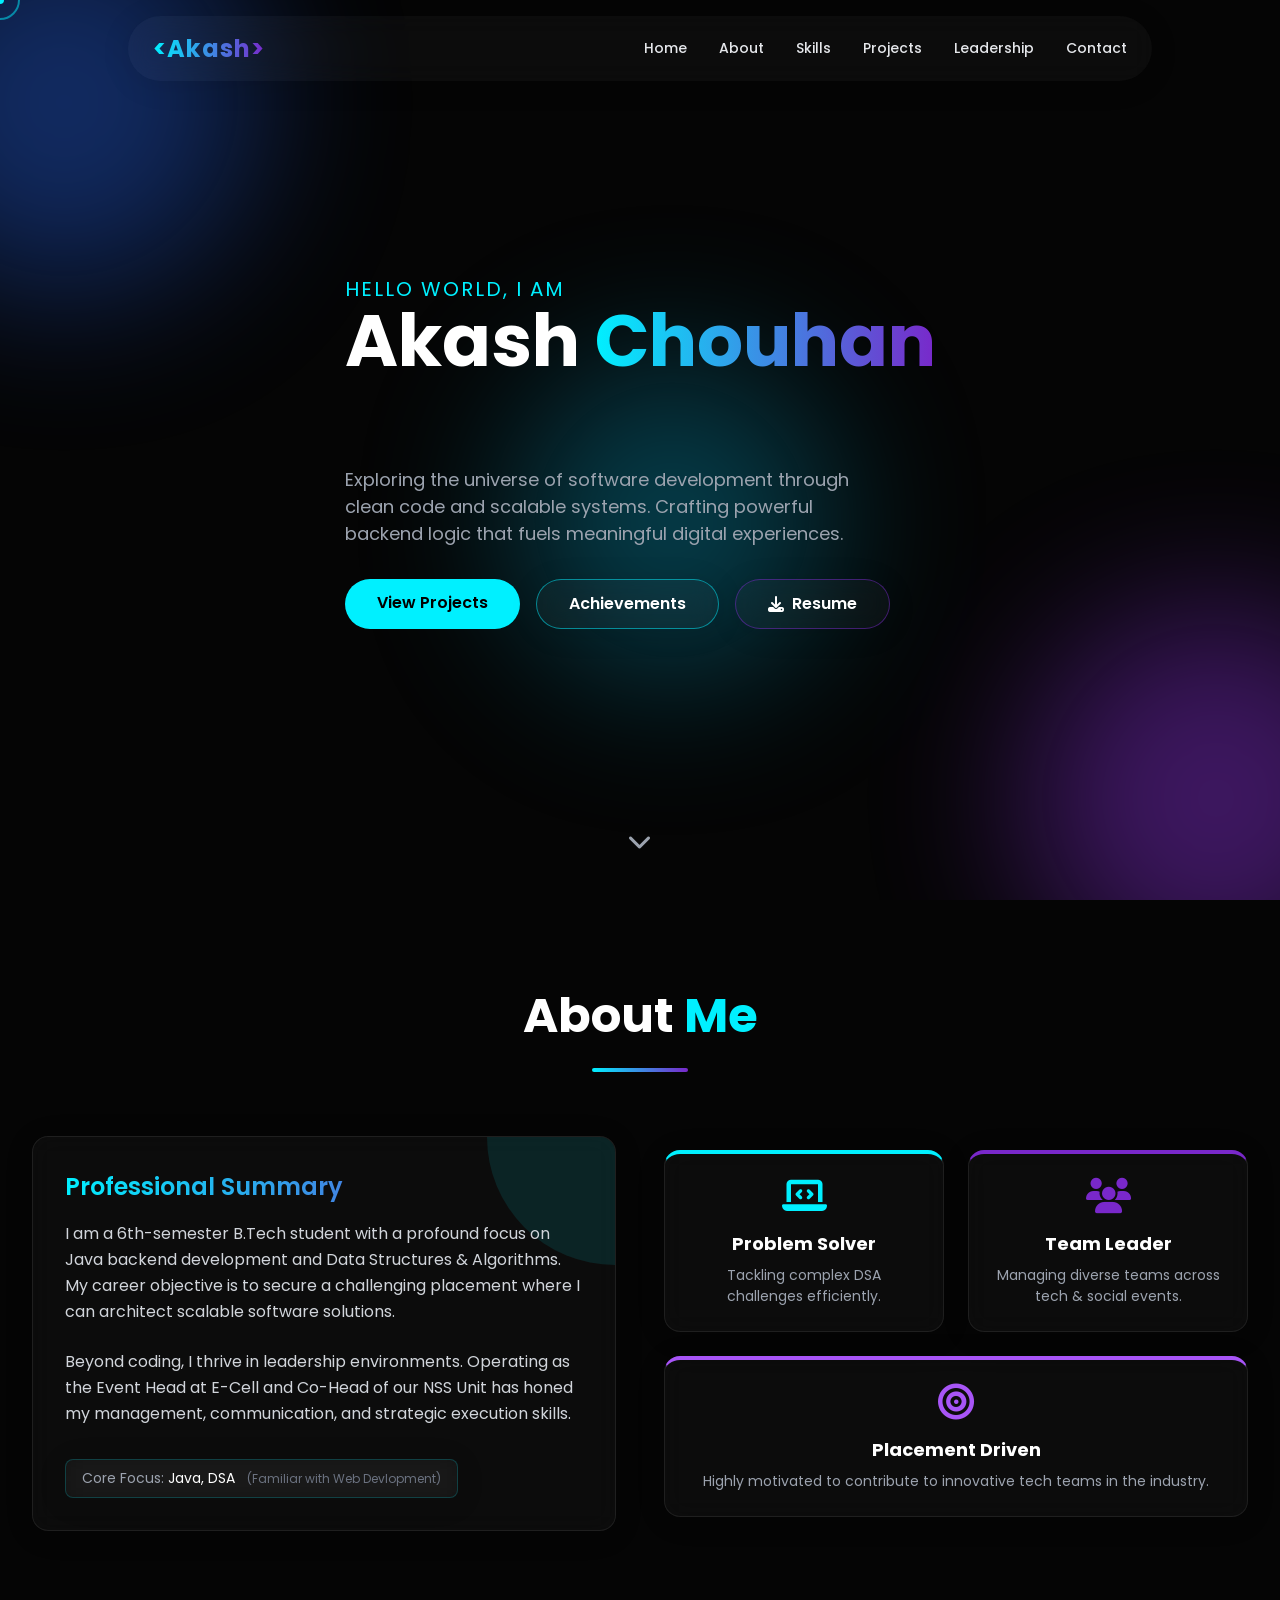
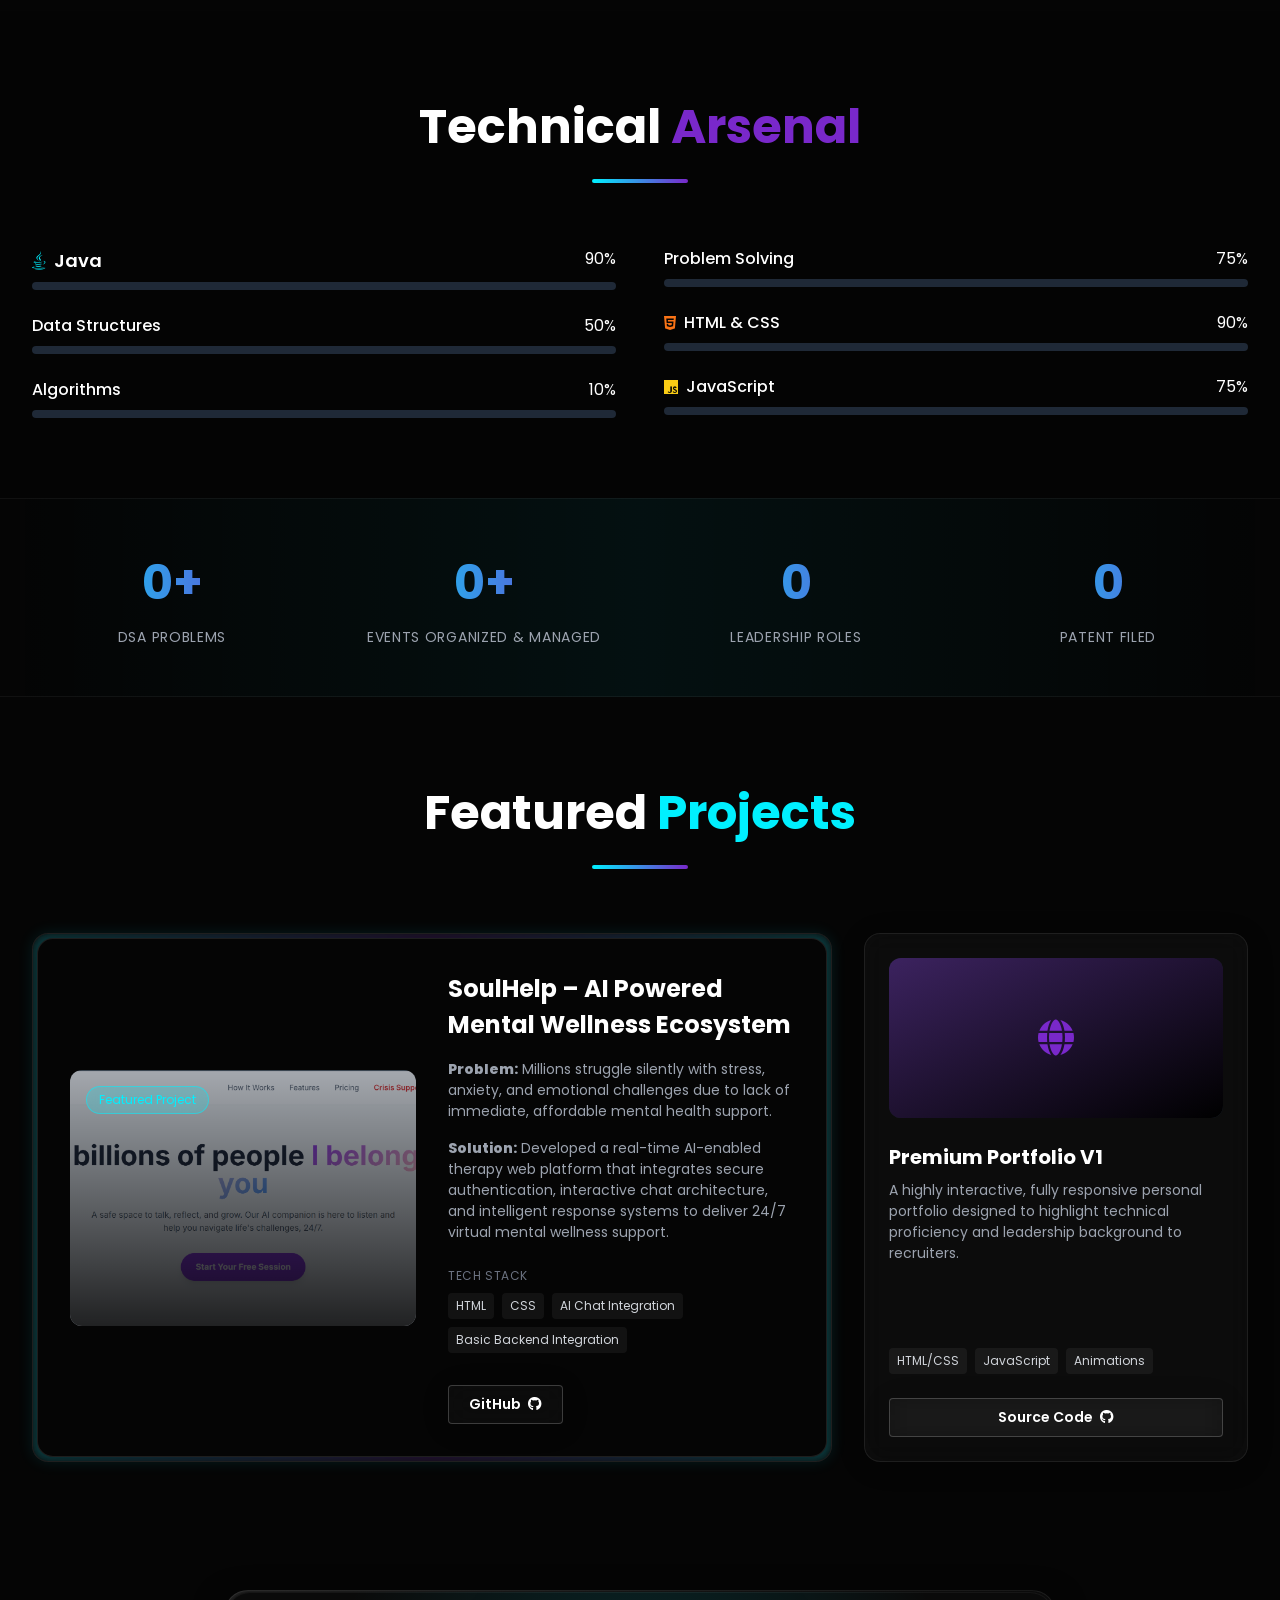
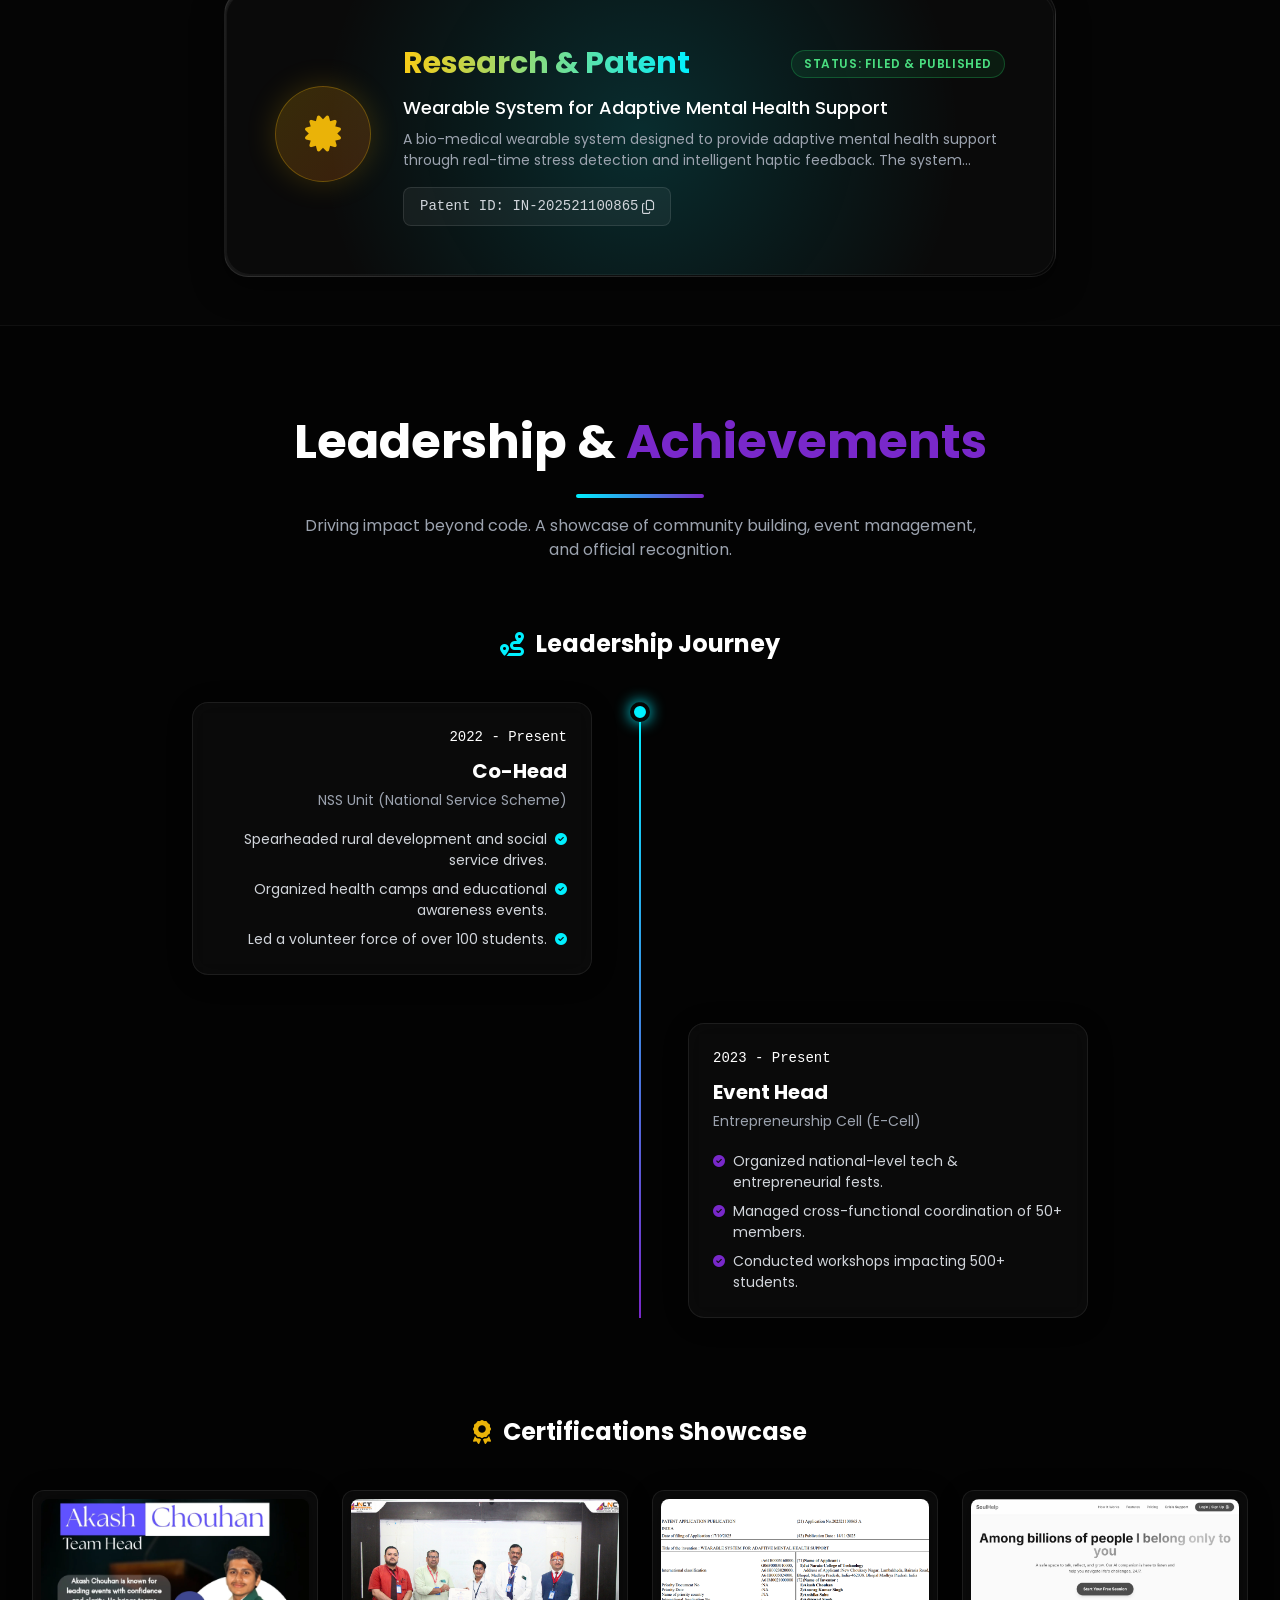
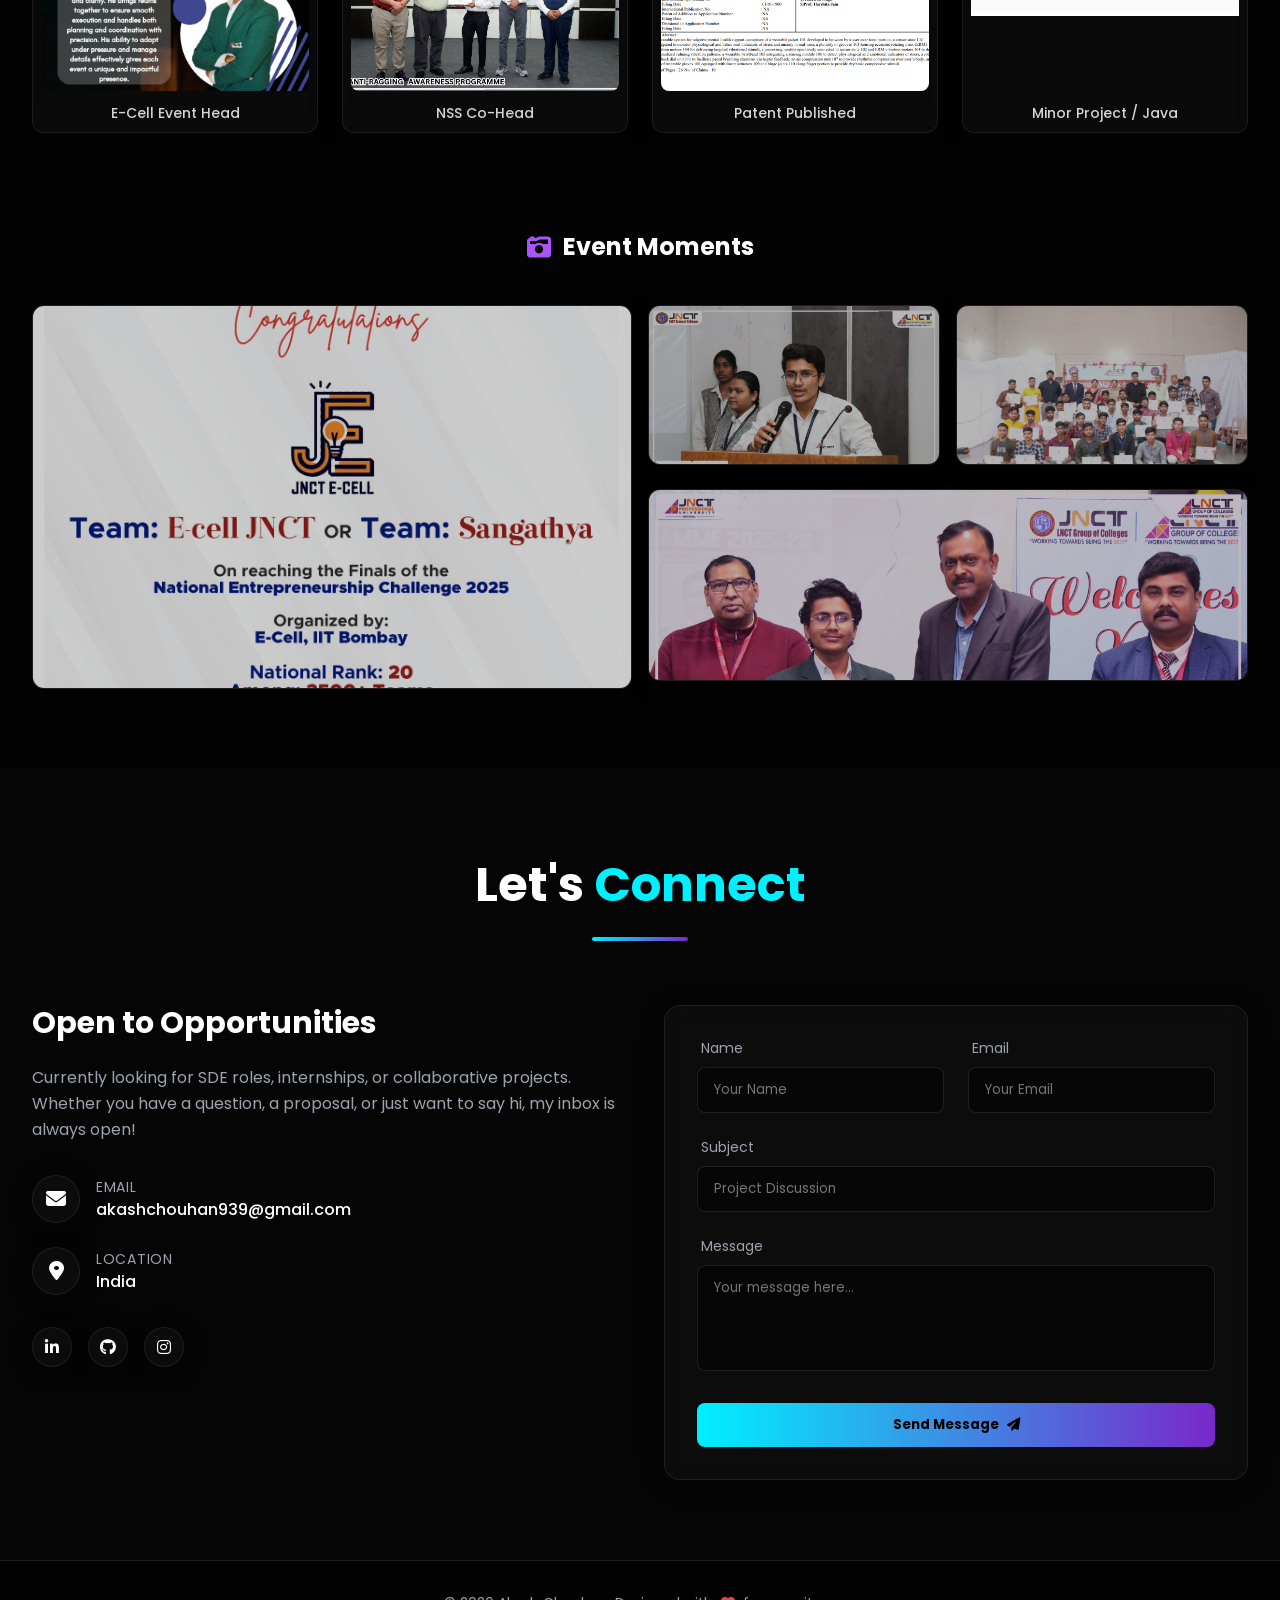
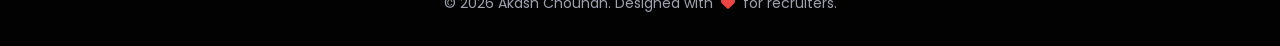
==== index4.html @ e222fab2 "First Commit" ====
<!DOCTYPE html>
<html lang="en">

<head>
    <meta charset="UTF-8">
    <meta name="viewport" content="width=device-width, initial-scale=1.0">
    <meta name="description"
        content="Akash Chouhan - Aspiring Software Developer, Java Developer, and DSA Enthusiast. View my projects, leadership experience, and patent.">
    <meta name="keywords" content="Akash Chouhan, Java Developer, Software Developer, Portfolio, DSA, Web Development">
    <title>Akash Chouhan</title>

    <!-- Google Fonts -->
    <link href="https://fonts.googleapis.com/css2?family=Poppins:wght@300;400;500;600;700;800&display=swap"
        rel="stylesheet">

    <!-- AOS Animation CSS -->
    <link href="https://unpkg.com/aos@2.3.1/dist/aos.css" rel="stylesheet">

    <!-- FontAwesome -->

    <link rel="stylesheet" href="https://cdnjs.cloudflare.com/ajax/libs/font-awesome/6.4.0/css/all.min.css">
    <style>
        /* =========================================
           1. BASE RESET & VARIABLES
           ========================================= */
        :root {
            --bg-color: #050505;
            --text-color: #ffffff;
            --primary: #00f0ff;
            --secondary: #7928ca;
            --card-bg: rgba(255, 255, 255, 0.03);
            --card-border: rgba(255, 255, 255, 0.08);
            --primary-glow: rgba(0, 240, 255, 0.4);
        }

        *,
        ::before,
        ::after {
            box-sizing: border-box;
            border-width: 0;
            border-style: solid;
        }

        html {
            scroll-behavior: smooth;
            line-height: 1.5;
            font-family: 'Poppins', sans-serif;
            overflow-x: hidden;
            width: 100%;
            /* Added to lock width */
        }

        body {
            background-color: var(--bg-color);
            color: var(--text-color);
            margin: 0;
            position: relative;
            cursor: none;
            transition: background-color 0.5s ease, color 0.5s ease;
            overflow-x: hidden;
            /* THE CRITICAL FIX: Hides off-screen animations */
            width: 100%;
            /* Locks body strictly to screen size */
        }

        /* Prevent background scrolling when mobile menu is active */
        /* Completely freezes the background on all mobile devices */
        body.no-scroll {
            overflow: hidden !important;
            touch-action: none; /* Disables touch dragging on the background */
        }

        a {
            color: inherit;
            text-decoration: none;
        }

        h1,
        h2,
        h3,
        h4,
        h5,
        h6 {
            font-size: inherit;
            font-weight: inherit;
            margin: 0;
        }

        p {
            margin: 0;
        }

        ul {
            list-style: none;
            margin: 0;
            padding: 0;
        }

        button,
        input,
        textarea {
            font-family: inherit;
            margin: 0;
            padding: 0;
            background: transparent;
            border: 0;
            outline: none;
        }

        img {
            max-width: 100%;
            height: auto;
            display: block;
        }

        /* =========================================
           2. REUSABLE UTILITIES
           ========================================= */
        .text-primary {
            color: var(--primary);
        }

        .text-secondary {
            color: var(--secondary);
        }

        .text-gradient {
            background: linear-gradient(to right, var(--primary), var(--secondary));
            -webkit-background-clip: text;
            -webkit-text-fill-color: transparent;
        }

        .container {
            max-width: 80rem;
            /* max-w-7xl */
            margin-left: auto;
            margin-right: auto;
            padding-left: 1rem;
            padding-right: 1rem;
            /* px-4 */
        }

        @media (min-width: 640px) {
            .container {
                padding-left: 1.5rem;
                padding-right: 1.5rem;
            }
        }

        @media (min-width: 1024px) {
            .container {
                padding-left: 2rem;
                padding-right: 2rem;
            }
        }

        .glass {
            background: var(--card-bg);
            backdrop-filter: blur(12px);
            -webkit-backdrop-filter: blur(12px);
            border: 1px solid var(--card-border);
            box-shadow: 0 4px 30px rgba(0, 0, 0, 0.1);
        }

        .glass-hover {
            transition: all 0.3s ease;
        }

        .glass-hover:hover {
            border-color: rgba(0, 240, 255, 0.5);
            box-shadow: 0 0 20px var(--primary-glow);
            transform: translateY(-5px);
        }

        .hidden {
            display: none !important;
        }

        /* Custom Scrollbar */
        ::-webkit-scrollbar {
            width: 8px;
        }

        ::-webkit-scrollbar-track {
            background: var(--bg-color);
        }

        ::-webkit-scrollbar-thumb {
            background: #333;
            border-radius: 4px;
        }

        ::-webkit-scrollbar-thumb:hover {
            background: var(--primary);
        }

        /* =========================================
           3. LOADER & CURSOR & BG
           ========================================= */
        #loader {
            position: fixed;
            inset: 0;
            background: var(--bg-color);
            z-index: 9999;
            display: flex;
            justify-content: center;
            align-items: center;
            transition: opacity 0.5s ease;
        }

        .loader-ring {
            width: 80px;
            height: 80px;
            border: 4px solid transparent;
            border-top-color: var(--primary);
            border-right-color: var(--secondary);
            border-radius: 50%;
            animation: spin 1s linear infinite;
        }

        .cursor-dot,
        .cursor-outline {
            position: fixed;
            top: 0;
            left: 0;
            transform: translate(-50%, -50%);
            border-radius: 50%;
            z-index: 9999;
            pointer-events: none;
            display: none;
        }

        .cursor-dot {
            width: 8px;
            height: 8px;
            background-color: var(--primary);
        }

        .cursor-outline {
            width: 40px;
            height: 40px;
            border: 2px solid rgba(0, 240, 255, 0.5);
            transition: width 0.2s, height 0.2s, background-color 0.2s;
        }

        .cursor-hover {
            width: 60px;
            height: 60px;
            background-color: rgba(0, 240, 255, 0.1);
            border-color: transparent;
        }

        @media (min-width: 768px) {

            .cursor-dot,
            .cursor-outline {
                display: block;
            }
        }

        .bg-shapes {
            position: fixed;
            inset: 0;
            overflow: hidden;
            z-index: -1;
            pointer-events: none;
        }

        .shape {
            position: absolute;
            filter: blur(80px);
            opacity: 0.4;
            border-radius: 50%;
        }

        .shape-blue {
            background-color: #2563eb;
            width: 24rem;
            height: 24rem;
            top: -10%;
            left: -10%;
            animation: blob 7s infinite;
        }

        .shape-purple {
            background-color: #9333ea;
            width: 24rem;
            height: 24rem;
            bottom: -10%;
            right: -10%;
            animation: blob 7s infinite 2s;
        }

        .shape-cyan {
            background-color: #0891b2;
            width: 20rem;
            height: 20rem;
            top: 40%;
            left: 40%;
            animation: blob 7s infinite 4s;
        }

        /* =========================================
           4. NAVBAR
           ========================================= */
        .navbar {
            position: fixed;
            top: 1rem;
            left: 50%;
            transform: translateX(-50%);
            width: 95%;
            max-width: 64rem;
            z-index: 50;
            transition: all 0.3s;
            border-radius: 9999px;
            padding: 0.75rem 1rem;
            border: 1px solid transparent;
        }

        @media (min-width: 768px) {
            .navbar {
                padding: 0.85rem 1.5rem;
                /* Original spacious padding for desktop */
            }
        }

        .navbar.nav-scrolled {
            padding-top: 0.5rem;
            padding-bottom: 0.5rem;
        }

        .nav-inner {
            display: flex;
            /* items-center; */
            justify-content: space-between;
            align-items: center;
        }

        .nav-brand-wrap {
            flex-shrink: 0;
        }

        .nav-brand {
            font-size: 1.5rem;
            font-weight: 700;
            letter-spacing: 0.05em;
        }

        .nav-links-desktop {
            display: none;
        }

        @media (min-width: 768px) {
            .nav-links-desktop {
                display: block;
            }
        }

        .nav-links-list {
            display: flex;
            align-items: center;
            gap: 2rem;
        }

        .nav-link {
            font-size: 0.875rem;
            font-weight: 500;
            color: #e5e7eb;
            transition: color 0.3s;
        }

        .nav-link:hover {
            color: var(--primary);
            text-shadow: 0 0 10px rgba(0, 240, 255, 0.7);
        }

        .nav-mobile-toggle {
            display: flex;
            align-items: center;
            gap: 1rem;
        }

        @media (min-width: 768px) {
            .nav-mobile-toggle {
                display: none;
            }
        }

        .mobile-btn {
            color: #d1d5db;
            transition: color 0.3s;
            cursor: pointer;
            font-size: 1.5rem;
        }

        .mobile-btn:hover {
            color: #ffffff;
        }

        .nav-mobile-menu {
            position: absolute;
            top: 100%;
            left: 0;
            margin-top: 0.5rem;
            width: 100%;
            border-radius: 1.5rem;
            overflow: hidden;
            /* Premium Dark Glassmorphism */
            background: rgba(10, 10, 10, 0.65);
            /* Semi-transparent dark base */
            backdrop-filter: blur(25px) saturate(200%);
            /* Heavy blur to smudge the text behind it */
            -webkit-backdrop-filter: blur(25px) saturate(200%);
            /* Safari support */
            border: 1px solid rgba(255, 255, 255, 0.1);
            /* Subtle glowing edge */
            box-shadow: 0 10px 30px rgba(0, 0, 0, 0.5);
        }

        .nav-mobile-inner {
            padding: 1.5rem 1rem;
            /* Added more vertical breathing room */
            display: flex;
            flex-direction: column;
            gap: 1rem;
            /* Increased spacing between individual links */
            text-align: center;
        }

        .nav-mobile-link {
            display: block;
            padding: 0.75rem 1rem;
            /* Larger touch targets for thumbs */
            border-radius: 0.5rem;
            font-size: 1.125rem;
            /* Slightly larger text for readability */
            font-weight: 500;
            color: #d1d5db;
            transition: all 0.3s ease;
        }

        .nav-mobile-link:hover,
        .nav-mobile-link:active {
            background-color: rgba(0, 240, 255, 0.1);
            color: var(--primary);
        }

        /* =========================================
           5. HERO SECTION
           ========================================= */
        .hero-section {
            min-height: 100vh;
            display: flex;
            align-items: center;
            justify-content: center;
            padding-top: 5.2rem;
            position: relative;
            overflow: hidden;
            padding-bottom: 5rem;
        }

        /* Mobile Fix: Push the content up instead of vertically centering it */
        @media (max-width: 767px) {
            .hero-section {
                align-items: flex-start;
                padding-top: 7rem;
                /* Perfectly balances the space below the navbar */
                min-height: 85vh;
                /* Prevents the section from stretching unnecessarily long */
            }
        }

        /* Mobile Fix: Hug the content naturally and hide the scroll arrow */
        @media (max-width: 767px) {
            .hero-section {
                align-items: flex-start;
                padding-top: 7rem;
                /* Pushes text safely below navbar */
                padding-bottom: 3rem;
                /* Removes bottom fat */
                min-height: auto;
                /* Stops forcing a massive height */
            }

            .scroll-indicator {
                display: none;
                /* Hides the bouncing arrow on phones */
            }
        }

        .hero-inner {
            position: relative;
            z-index: 10;
            text-align: center;
            display: flex;
            flex-direction: column;
            align-items: center;
            gap: 3rem;
        }

        @media (min-width: 768px) {
            .hero-inner {
                text-align: left;
                flex-direction: row;
            }
        }

        .hero-canvas {
            position: absolute;
            top: 0;
            left: 0;
            width: 100%;
            height: 100%;
            z-index: 1;
            /* Keeps it behind your hero-inner text (which is z-index: 10) */
            pointer-events: none;
            /* Lets clicks pass through to your buttons */
        }

        .hero-text {
            flex: 1;
        }

        .hero-subtitle {
            color: var(--primary);
            font-size: 1.125rem;
            letter-spacing: 0.1em;
            margin-bottom: -0.5rem;
        }

        @media (min-width: 768px) {
            .hero-subtitle {
                font-size: 1.25rem;
            }
        }

        .hero-title {
            font-size: 2.25rem;
            font-weight: 700;
            margin-bottom: 1rem;
            line-height: 1.25;
        }

        @media (min-width: 768px) {
            .hero-title {
                font-size: 4.5rem;
            }
        }

        .hero-typed-box {
            font-size: 1.5rem;
            font-weight: 500;
            margin-bottom: 1.5rem;
            height: 2.5rem;
            color: #d1d5db;
        }

        @media (min-width: 768px) {
            .hero-typed-box {
                font-size: 1.875rem;
            }
        }

        .hero-desc {
            color: #9ca3af;
            max-width: 32rem;
            margin: 0 auto 2rem;
            font-size: 1.125rem;
        }

        @media (min-width: 768px) {
            .hero-desc {
                margin-left: 0;
                margin-right: 0;
            }
        }

        .hero-btn-group {
            display: flex;
            flex-wrap: wrap;
            justify-content: center;
            gap: 1rem;
        }

        @media (min-width: 768px) {
            .hero-btn-group {
                justify-content: flex-start;
            }
        }

        .btn-primary-solid {
            padding: 0.75rem 2rem;
            border-radius: 9999px;
            background-color: var(--primary);
            color: #000;
            font-weight: 600;
            transition: all 0.3s;
            display: inline-block;
            transform: translateY(0);
        }

        .btn-primary-solid:hover {
            background-color: #fff;
            box-shadow: 0 0 20px rgba(0, 240, 255, 0.6);
            transform: translateY(-0.25rem);
        }

        .btn-outline {
            padding: 0.75rem 2rem;
            border-radius: 9999px;
            border: 1px solid rgba(0, 240, 255, 0.5);
            color: #fff;
            font-weight: 600;
            transition: all 0.3s;
            display: inline-block;
            transform: translateY(0);
        }

        .btn-outline:hover {
            background-color: rgba(0, 240, 255, 0.1);
            transform: translateY(-0.25rem);
        }

        .btn-outline-purple {
            border-color: rgba(121, 40, 202, 0.5);
            display: flex;
            align-items: center;
            gap: 0.5rem;
        }

        .btn-outline-purple:hover {
            background-color: rgba(121, 40, 202, 0.1);
        }

        .hero-visual {
            flex: 1;
            display: none;
            justify-content: center;
        }

        @media (min-width: 768px) {
            .hero-visual {
                display: flex;
            }
        }

        .scroll-indicator {
            position: absolute;
            bottom: 2.5rem;
            left: 50%;
            transform: translateX(-50%);
            color: #9ca3af;
            transition: color 0.3s;
            animation: bounce 1s infinite;
            font-size: 1.5rem;
            z-index: 20;
        }

        .scroll-indicator:hover {
            color: var(--primary);
        }

        /* =========================================
           6. SECTIONS COMMON
           ========================================= */
        .section-padding {
            padding-top: 5rem;
            padding-bottom: 5rem;
            position: relative;
            z-index: 10;
        }

        /* Mobile Fix: Shrink the massive gaps between sections */
        @media (max-width: 768px) {
            .section-padding {
                padding-top: 3rem;
                padding-bottom: 3rem;
            }
        }

        .section-header {
            text-align: center;
            margin-bottom: 4rem;
        }

        .section-title {
            font-size: 2.25rem;
            font-weight: 700;
            margin-bottom: 1rem;
        }

        @media (min-width: 768px) {
            .section-title {
                font-size: 3rem;
            }
        }

        .title-underline {
            width: 6rem;
            height: 0.25rem;
            /* Expanded gradient to allow for smooth sliding */
            background: linear-gradient(to right, var(--primary), var(--secondary), var(--primary));
            background-size: 200% auto;
            background-position: left center;
            margin: 0 auto;
            border-radius: 9999px;
            transition: background-position 0.5s ease, width 0.4s ease;
        }

        /* Shifts the gradient and expands the line when hovering over the header */
        .section-header:hover .title-underline {
            background-position: right center;
            width: 9rem;
        }

        /* =========================================
           7. ABOUT
           ========================================= */
        .about-grid {
            display: grid;
            grid-template-columns: 1fr;
            gap: 3rem;
            align-items: center;
        }

        @media (min-width: 768px) {
            .about-grid {
                grid-template-columns: repeat(2, 1fr);
            }
        }

        .about-card {
            padding: 2rem;
            border-radius: 1rem;
            position: relative;
            overflow: hidden;
        }

        .about-decor {
            position: absolute;
            top: 0;
            right: 0;
            width: 8rem;
            height: 8rem;
            background-color: rgba(0, 240, 255, 0.1);
            border-bottom-left-radius: 9999px;
            z-index: -1;
            transition: transform 0.5s;
        }

        .about-card:hover .about-decor {
            transform: scale(1.5);
        }

        .about-h3 {
            font-size: 1.5rem;
            font-weight: 600;
            margin-bottom: 1rem;
        }

        .about-p {
            color: #d1d5db;
            margin-bottom: 1.5rem;
            line-height: 1.625;
        }

        .about-tag {
            display: inline-block;
            margin-top: 1rem;
            padding: 0.5rem 1rem;
            border-radius: 0.5rem;
            border: 1px solid rgba(0, 240, 255, 0.2);
            font-size: 0.875rem;
        }

        .about-tag-label {
            color: #9ca3af;
        }

        .about-tag-highlight {
            color: #ffffff;
            font-weight: 500;
        }

        .about-tag-light {
            color: #6b7280;
            font-size: 0.75rem;
            margin-left: 0.5rem;
        }

        .features-grid {
            display: grid;
            grid-template-columns: 1fr;
            /* Stack vertically on mobile */
            gap: 1.5rem;
        }

        @media (min-width: 640px) {
            .features-grid {
                grid-template-columns: repeat(2, 1fr);
                /* 2 columns on tablet/desktop */
            }
        }

        .feature-box {
            padding: 1.5rem;
            border-radius: 1rem;
            text-align: center;
            border-top: 4px solid;
        }

        .fb-primary {
            border-top-color: var(--primary);
        }

        .fb-secondary {
            border-top-color: var(--secondary);
        }

        .fb-purple {
            border-top-color: #a855f7;
            grid-column: span 1;
            /* Prevents breaking the 1-column mobile layout */
        }

        @media (min-width: 640px) {
            .fb-purple {
                grid-column: span 2;
                /* Spans across 2 columns on larger screens */
            }
        }

        .fb-icon {
            font-size: 2.25rem;
            margin-bottom: 1rem;
        }

        .fb-title {
            font-weight: 700;
            font-size: 1.125rem;
            margin-bottom: 0.5rem;
        }

        .fb-desc {
            font-size: 0.875rem;
            color: #9ca3af;
        }

        /* =========================================
           8. SKILLS
           ========================================= */
        .bg-overlay-dark {
            background-color: rgba(0, 0, 0, 0.2);
        }

        .skills-grid {
            display: grid;
            grid-template-columns: 1fr;
            gap: 3rem;
        }

        @media (min-width: 768px) {
            .skills-grid {
                grid-template-columns: repeat(2, 1fr);
            }
        }

        .skill-col {
            display: flex;
            flex-direction: column;
            gap: 1.5rem;
        }

        .skill-header {
            display: flex;
            justify-content: space-between;
            margin-bottom: 0.5rem;
        }

        .skill-name {
            font-weight: 600;
            font-size: 1.125rem;
            display: flex;
            align-items: center;
            gap: 0.5rem;
        }

        .skill-name-sm {
            font-weight: 500;
            display: flex;
            align-items: center;
            gap: 0.5rem;
        }

        .skill-bg {
            height: 0.5rem;
            width: 100%;
            background-color: #1f2937;
            border-radius: 9999px;
            overflow: hidden;
        }

        .skill-progress {
            width: 0;
            height: 100%;
            border-radius: 9999px;
            transition: width 1.5s cubic-bezier(0.1, 0.5, 0.1, 1);
        }

        .prog-gradient {
            background: linear-gradient(to right, #22d3ee, #2563eb);
            box-shadow: 0 0 10px var(--primary);
        }

        .prog-primary {
            background-color: rgba(0, 240, 255, 0.8);
        }

        .prog-secondary {
            background-color: rgba(121, 40, 202, 0.8);
        }

        /* =========================================
           9. COUNTERS
           ========================================= */
        .counter-section {
            padding: 3rem 0;
            border-top: 1px solid rgba(255, 255, 255, 0.05);
            border-bottom: 1px solid rgba(255, 255, 255, 0.05);
            background: linear-gradient(to right, transparent, rgba(0, 240, 255, 0.05), transparent);
            position: relative;
            z-index: 10;
        }

        .counter-grid {
            display: grid;
            grid-template-columns: repeat(2, 1fr);
            gap: 2rem;
            text-align: center;
        }

        @media (min-width: 768px) {
            .counter-grid {
                grid-template-columns: repeat(4, 1fr);
            }
        }

        .counter-num {
            font-size: 2.25rem;
            font-weight: 700;
            margin-bottom: 0.5rem;
        }

        @media (min-width: 768px) {
            .counter-num {
                font-size: 3rem;
            }
        }

        .counter-label {
            font-size: 0.875rem;
            color: #9ca3af;
            letter-spacing: 0.05em;
            text-transform: uppercase;
        }

        /* =========================================
           10. PROJECTS
           ========================================= */
        .projects-grid {
            display: grid;
            grid-template-columns: 1fr;
            gap: 2rem;
        }

        @media (min-width: 1024px) {
            .projects-grid {
                grid-template-columns: repeat(12, 1fr);
            }
        }

        .proj-main {
            grid-column: span 1;
            padding: 0.25rem;
            border-radius: 1rem;
            box-shadow: 0 0 15px rgba(0, 240, 255, 0.1);
            position: relative;
            overflow: hidden;
        }

        @media (min-width: 1024px) {
            .proj-main {
                grid-column: span 8;
            }
        }

        .proj-glow {
            position: absolute;
            inset: 0;
            background: linear-gradient(to right, var(--primary), var(--secondary), var(--primary));
            border-radius: 1rem;
            opacity: 0.2;
            filter: blur(4px);
            transition: opacity 0.5s;
        }

        .proj-main:hover .proj-glow {
            opacity: 0.4;
        }

        .proj-inner {
            position: relative;
            background-color: var(--bg-color);
            height: 100%;
            border-radius: 1rem;
            padding: 1.5rem;
            display: flex;
            flex-direction: column;
            gap: 2rem;
            align-items: center;
            border: 1px solid rgba(255, 255, 255, 0.1);
        }

        @media (min-width: 640px) {
            .proj-inner {
                padding: 2rem;
            }
        }

        @media (min-width: 768px) {
            .proj-inner {
                flex-direction: row;
            }
        }

        .proj-img-wrap {
            flex: 1;
            width: 100%;
        }

        .proj-img-box {
            background-color: #1f2937;
            height: 12rem;
            border-radius: 0.75rem;
            display: flex;
            align-items: center;
            justify-content: center;
            overflow: hidden;
            position: relative;
        }

        @media (min-width: 640px) {
            .proj-img-box {
                height: 16rem;
            }
        }

        .proj-img {
            width: 100%;
            height: 100%;
            object-fit: cover;
            opacity: 0.6;
            transition: all 0.5s;
        }

        .proj-main:hover .proj-img {
            opacity: 1;
            transform: scale(1.05);
        }

        .proj-img-overlay {
            position: absolute;
            inset: 0;
            background: linear-gradient(to top, rgba(0, 0, 0, 0.8), transparent);
        }

        .proj-badge {
            position: absolute;
            top: 1rem;
            left: 1rem;
            background-color: rgba(0, 240, 255, 0.2);
            color: var(--primary);
            border: 1px solid rgba(0, 240, 255, 0.5);
            font-size: 0.75rem;
            padding: 0.25rem 0.75rem;
            border-radius: 9999px;
            backdrop-filter: blur(12px);
        }

        .proj-content {
            flex: 1;
            display: flex;
            flex-direction: column;
            gap: 1rem;
        }

        .proj-title {
            font-size: 1.5rem;
            font-weight: 700;
            color: #ffffff;
        }

        .proj-desc {
            font-size: 0.875rem;
            color: #9ca3af;
        }

        .proj-tech-title {
            font-size: 0.75rem;
            color: #6b7280;
            text-transform: uppercase;
            letter-spacing: 0.05em;
            margin-bottom: 0.5rem;
        }

        .proj-tags {
            display: flex;
            flex-wrap: wrap;
            gap: 0.5rem;
        }

        .proj-tag {
            padding: 0.25rem 0.5rem;
            background-color: rgba(255, 255, 255, 0.05);
            border-radius: 0.25rem;
            font-size: 0.75rem;
            color: #d1d5db;
        }

        .proj-links {
            display: flex;
            gap: 1rem;
            padding-top: 1rem;
            margin-top: auto;
        }

        .btn-proj-primary {
            padding: 0.5rem 1.25rem;
            background-color: var(--primary);
            color: #000;
            font-size: 0.875rem;
            font-weight: 600;
            border-radius: 0.25rem;
            transition: background-color 0.3s;
        }

        .btn-proj-primary:hover {
            background-color: #ffffff;
        }

        .btn-proj-secondary {
            padding: 0.5rem 1.25rem;
            border: 1px solid rgba(255, 255, 255, 0.2);
            color: #ffffff;
            font-size: 0.875rem;
            font-weight: 600;
            border-radius: 0.25rem;
            transition: background-color 0.3s;
        }

        .btn-proj-secondary:hover {
            background-color: rgba(255, 255, 255, 0.1);
        }

        .proj-sec {
            grid-column: span 1;
            padding: 1.5rem;
            border-radius: 1rem;
            display: flex;
            flex-direction: column;
            height: 100%;
        }

        @media (min-width: 1024px) {
            .proj-sec {
                grid-column: span 4;
            }
        }

        .proj-sec-img {
            background-color: #1f2937;
            height: 10rem;
            border-radius: 0.75rem;
            margin-bottom: 1.5rem;
            overflow: hidden;
            position: relative;
        }

        .proj-sec-overlay {
            position: absolute;
            inset: 0;
            background: linear-gradient(to bottom right, rgba(88, 28, 135, 0.5), #000);
            display: flex;
            align-items: center;
            justify-content: center;
        }

        .proj-sec-title {
            font-size: 1.25rem;
            font-weight: 700;
            margin-bottom: 0.5rem;
        }

        .proj-sec-desc {
            font-size: 0.875rem;
            color: #9ca3af;
            margin-bottom: 1rem;
            flex-grow: 1;
        }

        .btn-proj-full {
            width: 100%;
            text-align: center;
            padding: 0.5rem 1rem;
            border: 1px solid rgba(255, 255, 255, 0.2);
            font-size: 0.875rem;
            font-weight: 600;
            border-radius: 0.25rem;
            transition: background-color 0.3s;
            display: block;
        }

        .btn-proj-full:hover {
            background-color: rgba(255, 255, 255, 0.1);
        }

        /* =========================================
           11. PATENT (Premium Interactive 3D)
           ========================================= */
        .patent-container {
            max-width: 56rem;
            margin: 0 auto;
            padding: 0 1rem;
            perspective: 1500px;
            /* Essential for the 3D depth */
        }

        @media (min-width: 640px) {
            .patent-container {
                padding: 0 1.5rem;
            }
        }

        @media (min-width: 1024px) {
            .patent-container {
                padding: 0 2rem;
            }
        }

        .patent-wrap {
            padding: 1px;
            border-radius: 1.5rem;
            position: relative;
            background: linear-gradient(135deg, rgba(255, 255, 255, 0.1), rgba(255, 255, 255, 0));
            box-shadow: 0 10px 30px rgba(0, 0, 0, 0.5);
        }

        .patent-glow {
            display: none;
        }

        /* Fallback hide if HTML tag remains */

        .patent-inner {
            position: relative;
            background-color: #0a0a0a;
            border-radius: 1.5rem;
            padding: 2rem;
            text-align: center;
            display: flex;
            flex-direction: column;
            align-items: center;
            gap: 2rem;
            border: 1px solid rgba(255, 255, 255, 0.05);
            transform-style: preserve-3d;

            /* Spotlight and 3D variables updated dynamically by JavaScript */
            background: radial-gradient(800px circle at var(--mouse-x, 50%) var(--mouse-y, 50%),
                    rgba(0, 240, 255, 0.15),
                    transparent 40%), #0a0a0a;
            transform: rotateX(var(--rot-x, 0deg)) rotateY(var(--rot-y, 0deg));
            will-change: transform;
        }

        @media (min-width: 640px) {
            .patent-inner {
                padding: 3rem;
                text-align: left;
                flex-direction: row;
            }
        }

        /* Elements pop out in 3D */
        .patent-icon {
            width: 6rem;
            height: 6rem;
            border-radius: 50%;
            background: linear-gradient(to bottom right, rgba(234, 179, 8, 0.2), rgba(249, 115, 22, 0.2));
            display: flex;
            align-items: center;
            justify-content: center;
            flex-shrink: 0;
            border: 1px solid rgba(234, 179, 8, 0.3);
            box-shadow: 0 0 30px rgba(234, 179, 8, 0.2);
            font-size: 2.25rem;
            color: #eab308;
            transform: translateZ(40px);
            /* Pushes icon forward */
            transition: transform 0.3s;
        }

        .patent-wrap:hover .patent-icon {
            transform: translateZ(60px) scale(1.1);
            box-shadow: 0 0 50px rgba(234, 179, 8, 0.4);
        }

        .patent-info {
            flex: 1;
            transform: translateZ(20px);
            /* Pushes text forward */
        }

        .patent-head {
            display: flex;
            flex-direction: column;
            gap: 1rem;
            margin-bottom: 0.5rem;
        }

        @media (min-width: 640px) {
            .patent-head {
                flex-direction: row;
                align-items: center;
                justify-content: space-between;
            }
        }

        .patent-title {
            font-size: 1.5rem;
            font-weight: 700;
            background: linear-gradient(to right, #facc15, var(--primary));
            -webkit-background-clip: text;
            -webkit-text-fill-color: transparent;
        }

        @media (min-width: 768px) {
            .patent-title {
                font-size: 1.875rem;
            }
        }

        .patent-status {
            display: inline-block;
            padding: 0.25rem 0.75rem;
            background-color: rgba(34, 197, 94, 0.1);
            color: #4ade80;
            border: 1px solid rgba(34, 197, 94, 0.3);
            border-radius: 9999px;
            font-size: 0.75rem;
            font-weight: 600;
            letter-spacing: 0.05em;
            text-transform: uppercase;
        }

        .patent-sub {
            font-size: 1.125rem;
            font-weight: 500;
            color: #ffffff;
            margin-bottom: 0.5rem;
        }

        .patent-desc {
            font-size: 0.875rem;
            color: #9ca3af;
            margin-bottom: 1rem;
            display: -webkit-box;
            -webkit-line-clamp: 2;
            -webkit-box-orient: vertical;
            overflow: hidden;
        }

        /* Interactive Copy Button */
        .patent-id {
            font-size: 0.875rem;
            color: #d1d5db;
            font-family: monospace;
            background-color: rgba(255, 255, 255, 0.05);
            display: inline-flex;
            align-items: center;
            padding: 0.5rem 1rem;
            border-radius: 0.5rem;
            cursor: pointer;
            border: 1px solid rgba(255, 255, 255, 0.1);
            transition: all 0.2s ease;
        }

        .patent-id:hover {
            color: #000;
            background-color: var(--primary);
            border-color: var(--primary);
            transform: translateY(-2px);
        }

        /* =========================================
           12. LEADERSHIP & ACHIEVEMENTS
           ========================================= */
        .bg-overlay-30 {
            background-color: rgba(0, 0, 0, 0.3);
        }

        .border-top-subtle {
            border-top: 1px solid rgba(255, 255, 255, 0.05);
        }

        .section-desc {
            margin-top: 1rem;
            color: #9ca3af;
            max-width: 42rem;
            margin-left: auto;
            margin-right: auto;
        }

        .mb-24 {
            margin-bottom: 6rem;
        }

        .sub-title {
            font-size: 1.5rem;
            font-weight: 700;
            margin-bottom: 2.5rem;
            text-align: center;
            display: flex;
            align-items: center;
            justify-content: center;
            gap: 0.75rem;
        }

        @media (min-width: 768px) {
            .sub-title-md-left {
                text-align: left;
                justify-content: flex-start;
            }
        }

        /* Timeline */
        .timeline-wrapper {
            position: relative;
            padding-left: 2.5rem;
            max-width: 56rem;
            margin: 0 auto;
            display: flex;
            flex-direction: column;
            gap: 3rem;
        }

        @media (min-width: 768px) {
            .timeline-wrapper {
                padding-left: 0;
                margin: 0 auto;
                /* This forces the timeline block to center on desktop */
            }
        }

        .timeline-line::before {
            content: '';
            position: absolute;
            top: 0;
            bottom: 0;
            left: 15px;
            width: 2px;
            background: linear-gradient(to bottom, var(--primary), var(--secondary));
        }

        @media (min-width: 768px) {
            .timeline-line::before {
                left: 50%;
                transform: translateX(-50%);
            }
        }

        .time-item {
            position: relative;
        }

        @media (min-width: 768px) {
            .time-item {
                width: 50%;
                padding-right: 3rem;
                text-align: right;
            }
        }

        .time-item-right {
            position: relative;
        }

        @media (min-width: 768px) {
            .time-item-right {
                width: 50%;
                margin-left: auto;
                padding-left: 3rem;
            }
        }


        .time-card {
            padding: 1.5rem;
            border-radius: 1rem;
            position: relative;
        }

        .time-date {
            font-family: monospace;
            font-size: 0.875rem;
            margin-bottom: 0.5rem;
            display: block;
        }

        .time-role {
            font-size: 1.25rem;
            font-weight: 700;
            color: #ffffff;
            margin-bottom: 0.25rem;
        }

        .time-org {
            color: #9ca3af;
            font-size: 0.875rem;
            margin-bottom: 1rem;
        }

        .time-list {
            font-size: 0.875rem;
            color: #d1d5db;
            display: inline-flex;
            flex-direction: column;
            gap: 0.5rem;
            text-align: left;
        }

        @media (min-width: 768px) {
            .time-list-right {
                text-align: right;
            }
        }

        .time-list-item {
            display: flex;
            align-items: flex-start;
            gap: 0.5rem;
        }

        @media (min-width: 768px) {
            .time-list-item-right {
                flex-direction: row-reverse;
            }
        }

        .time-icon {
            font-size: 0.75rem;
            margin-top: 0.25rem;
        }

        /* Certificates */
        .certs-grid {
            display: grid;
            grid-template-columns: 1fr;
            gap: 1.5rem;
        }

        @media (min-width: 640px) {
            .certs-grid {
                grid-template-columns: repeat(2, 1fr);
            }
        }

        @media (min-width: 768px) {
            .certs-grid {
                grid-template-columns: repeat(4, 1fr);
            }
        }

        .cert-box {
            padding: 0.5rem;
            border-radius: 0.75rem;
            cursor: pointer;
        }

        .cert-img-wrap {
            overflow: hidden;
            border-radius: 0.5rem;
            position: relative;
            height: 12rem;
        }

        .cert-img {
            width: 100%;
            height: 100%;
            object-fit: cover;
            transition: transform 0.5s;
        }

        .cert-img-gray {
            filter: grayscale(100%);
            transition: filter 0.5s, transform 0.5s;
        }

        .cert-box:hover .cert-img {
            transform: scale(1.1);
        }

        .cert-box:hover .cert-img-gray {
            transform: scale(1.1);
            filter: grayscale(0%);
        }

        .cert-overlay {
            position: absolute;
            inset: 0;
            background-color: rgba(0, 0, 0, 0.5);
            opacity: 0;
            transition: opacity 0.3s;
            display: flex;
            align-items: center;
            justify-content: center;
        }

        .cert-box:hover .cert-overlay {
            opacity: 1;
        }

        .cert-overlay-patent {
            border: 1px solid rgba(234, 179, 8, 0.5);
            border-radius: 0.5rem;
            box-shadow: inset 0 0 20px rgba(234, 179, 8, 0.3);
        }

        .cert-title {
            text-align: center;
            font-size: 0.875rem;
            font-weight: 500;
            margin-top: 0.75rem;
            color: #d1d5db;
            transition: color 0.3s;
        }

        .cert-box:hover .cert-title.primary {
            color: var(--primary);
        }

        .cert-box:hover .cert-title.yellow {
            color: #facc15;
        }

        /* Gallery */
        .gallery-grid {
            display: grid;
            grid-template-columns: repeat(2, 1fr);
            gap: 1rem;
        }

        @media (min-width: 768px) {
            .gallery-grid {
                grid-template-columns: repeat(4, 1fr);
            }
        }

        .gal-item {
            border-radius: 0.75rem;
            overflow: hidden;
            cursor: pointer;
            position: relative;
        }

        .gal-large {
            grid-column: span 2;
            grid-row: span 2;
            height: 24rem;
        }

        .gal-small {
            height: 10rem;
        }

        .gal-col2 {
            grid-column: span 2;
            height: 12rem;
        }

        .gal-img {
            width: 100%;
            height: 100%;
            object-fit: cover;
            transition: transform 0.7s;
            opacity: 0.8;
        }

        .gal-img-fast {
            transition-duration: 0.5s;
            opacity: 0.7;
        }

        .gal-item:hover .gal-img,
        .gal-item:hover .gal-img-fast {
            transform: scale(1.05);
            opacity: 1;
        }

        .gal-item:hover .gal-img-fast {
            transform: scale(1.1);
        }

        .gal-overlay {
            position: absolute;
            inset: 0;
            background: linear-gradient(to top, rgba(0, 0, 0, 0.8), transparent, transparent);
            opacity: 0;
            transition: opacity 0.3s;
            display: flex;
            align-items: flex-end;
            padding: 1.5rem;
        }

        .gal-item:hover .gal-overlay {
            opacity: 1;
        }

        .gal-text {
            color: #ffffff;
            font-weight: 500;
            font-size: 1.125rem;
            border-left: 2px solid var(--primary);
            padding-left: 0.75rem;
        }

        .gal-mix {
            position: absolute;
            inset: 0;
            background-color: rgba(121, 40, 202, 0.2);
            mix-blend-mode: overlay;
            transition: opacity 0.3s;
        }

        .gal-item:hover .gal-mix {
            opacity: 0;
        }

        /* =========================================
           13. CONTACT
           ========================================= */
        .contact-grid {
            display: grid;
            grid-template-columns: 1fr;
            gap: 3rem;
        }

        @media (min-width: 768px) {
            .contact-grid {
                grid-template-columns: repeat(2, 1fr);
            }
        }

        .contact-head {
            font-size: 1.875rem;
            font-weight: 700;
            margin-bottom: 1.5rem;
            color: #ffffff;
            line-height: 1.2;
        }

        .contact-desc {
            color: #9ca3af;
            margin-bottom: 2rem;
            line-height: 1.625;
        }

        .contact-methods {
            display: flex;
            flex-direction: column;
            gap: 1.5rem;
            margin-bottom: 2rem;
        }

        .contact-method {
            display: flex;
            align-items: center;
            gap: 1rem;
        }

        .contact-icon {
            width: 3rem;
            height: 3rem;
            border-radius: 50%;
            display: flex;
            align-items: center;
            justify-content: center;
            transition: background-color 0.3s, color 0.3s;
        }

        .contact-method:hover .contact-icon.primary {
            background-color: var(--primary);
            color: #000;
        }

        .contact-method:hover .contact-icon.secondary {
            background-color: var(--secondary);
            color: #fff;
        }

        .contact-label {
            font-size: 0.875rem;
            color: #9ca3af;
            text-transform: uppercase;
            letter-spacing: 0.05em;
        }

        .contact-val {
            color: #ffffff;
            font-weight: 500;
            transition: color 0.3s;
        }

        .contact-val:hover {
            color: var(--primary);
        }

        .socials {
            display: flex;
            gap: 1rem;
        }

        .social-link {
            width: 2.5rem;
            height: 2.5rem;
            border-radius: 50%;
            display: flex;
            align-items: center;
            justify-content: center;
            color: #ffffff;
            transition: all 0.3s;
            transform: translateY(0);
        }

        .social-link:hover {
            transform: translateY(-0.25rem);
        }

        .sl-in:hover {
            color: var(--primary);
            border-color: var(--primary);
            box-shadow: 0 0 15px rgba(0, 240, 255, 0.5);
        }

        .sl-gh:hover {
            color: #ffffff;
            border-color: #ffffff;
            box-shadow: 0 0 15px rgba(255, 255, 255, 0.5);
        }

        .sl-ig:hover {
            color: #E1306C;
            border-color: #E1306C;
            box-shadow: 0 0 15px rgba(225, 48, 108, 0.5);
        }

        .contact-form-box {
            padding: 2rem;
            border-radius: 1rem;
            position: relative;
        }

        .contact-form {
            display: flex;
            flex-direction: column;
            gap: 1.5rem;
        }

        .form-row {
            display: grid;
            grid-template-columns: 1fr;
            gap: 1.5rem;
        }

        @media (min-width: 768px) {
            .form-row {
                grid-template-columns: repeat(2, 1fr);
            }
        }

        .form-group {
            display: flex;
            flex-direction: column;
            gap: 0.5rem;
        }

        .form-label {
            font-size: 0.875rem;
            color: #9ca3af;
            padding-left: 0.25rem;
        }

        .form-input {
            width: 100%;
            background-color: rgba(0, 0, 0, 0.5);
            border: 1px solid rgba(255, 255, 255, 0.1);
            border-radius: 0.5rem;
            padding: 0.75rem 1rem;
            color: #ffffff;
            transition: border-color 0.3s, box-shadow 0.3s;
        }

        .form-input-p:focus {
            border-color: var(--primary);
            box-shadow: 0 0 0 1px var(--primary);
        }

        .form-input-s:focus {
            border-color: var(--secondary);
            box-shadow: 0 0 0 1px var(--secondary);
        }

        .form-textarea {
            resize: none;
        }

        .btn-submit {
            width: 100%;
            padding: 0.75rem 0;
            background: linear-gradient(to right, var(--primary), var(--secondary));
            color: #000;
            font-weight: 700;
            border-radius: 0.5rem;
            transition: opacity 0.3s;
            display: flex;
            justify-content: center;
            align-items: center;
            gap: 0.5rem;
            cursor: pointer;
        }

        .btn-submit:hover {
            opacity: 0.9;
        }

        .form-msg {
            display: none;
            color: #4ade80;
            font-size: 0.875rem;
            text-align: center;
            margin-top: 1rem;
        }

        /* =========================================
           14. FOOTER
           ========================================= */
        .footer {
            border-top: 1px solid rgba(255, 255, 255, 0.1);
            background-color: rgba(0, 0, 0, 0.5);
            padding: 2rem 0;
            position: relative;
            z-index: 10;
            text-align: center;
        }

        .footer-text {
            color: #9ca3af;
            font-size: 0.875rem;
            padding: 0 1rem;
        }

        .footer-heart {
            color: #ef4444;
            margin: 0 0.25rem;
            animation: pulse 2s cubic-bezier(0.4, 0, 0.6, 1) infinite;
        }

        @keyframes pulse {

            0%,
            100% {
                opacity: 1;
            }

            50% {
                opacity: 0.5;
            }
        }

        /* =========================================
           15. MODALS & SCROLL BTN
           ========================================= */
        .scroll-top {
            position: fixed;
            bottom: 2rem;
            right: 2rem;
            width: 3rem;
            height: 3rem;
            border-radius: 50%;
            display: flex;
            align-items: center;
            justify-content: center;
            color: var(--primary);
            opacity: 0;
            pointer-events: none;
            transition: all 0.3s;
            z-index: 50;
            cursor: pointer;
        }

        .scroll-top:hover {
            background-color: var(--primary);
            color: #000;
            box-shadow: 0 0 20px rgba(0, 240, 255, 0.6);
        }

        .scroll-top-visible {
            opacity: 1;
            pointer-events: auto;
        }

        .lightbox {
            position: fixed;
            inset: 0;
            z-index: 100;
            background-color: rgba(0, 0, 0, 0.95);
            backdrop-filter: blur(12px);
            -webkit-backdrop-filter: blur(12px);
            display: none;
            align-items: center;
            justify-content: center;
            opacity: 0;
            transition: opacity 0.3s;
            cursor: zoom-out;
        }

        .lightbox.active {
            display: flex;
        }

        .lightbox-close {
            position: absolute;
            top: 1.5rem;
            right: 1.5rem;
            color: rgba(255, 255, 255, 0.5);
            font-size: 2.25rem;
            transition: color 0.3s;
            z-index: 101;
            cursor: pointer;
            background: transparent;
            border: none;
        }

        .lightbox-close:hover {
            color: #ffffff;
        }

        .lightbox-content {
            position: relative;
            max-width: 64rem;
            max-height: 90vh;
            padding: 1rem;
            display: flex;
            flex-direction: column;
            align-items: center;
        }

        .lightbox-img {
            max-width: 100%;
            max-height: 80vh;
            object-fit: contain;
            border-radius: 0.25rem;
            box-shadow: 0 0 50px rgba(0, 0, 0, 0.5);
            transform: scale(0.95);
            transition: transform 0.3s;
        }

        .lightbox-img-active {
            transform: scale(1);
        }

        .lightbox-caption {
            color: #ffffff;
            margin-top: 1rem;
            font-size: 1.125rem;
            font-weight: 500;
            letter-spacing: 0.025em;
            background-color: rgba(0, 0, 0, 0.5);
            padding: 0.25rem 1rem;
            border-radius: 9999px;
            backdrop-filter: blur(4px);
            -webkit-backdrop-filter: blur(4px);
        }

        /* =========================================
           16. ANIMATIONS
           ========================================= */
        @keyframes spin {
            100% {
                transform: rotate(360deg);
            }
        }


        @keyframes blob {
            0% {
                transform: translate(0px, 0px) scale(1);
            }

            33% {
                transform: translate(30px, -50px) scale(1.1);
            }

            66% {
                transform: translate(-20px, 20px) scale(0.9);
            }

            100% {
                transform: translate(0px, 0px) scale(1);
            }
        }

        @keyframes bounce {

            0%,
            100% {
                transform: translateY(-25%);
                animation-timing-function: cubic-bezier(0.8, 0, 1, 1);
            }

            50% {
                transform: none;
                animation-timing-function: cubic-bezier(0, 0, 0.2, 1);
            }
        }

        /* =========================================
           17. SMOKE EFFECT
           ========================================= */
        .relative-inline {
            position: relative;
            display: inline-block;
        }

        .smoke-particle {
            position: absolute;
            width: 12px;
            height: 12px;
            border-radius: 50%;
            pointer-events: none;
            filter: blur(6px);
            /* Changed 1s to 2s to slow down the float */
            animation: smoke-anim 2s cubic-bezier(0.4, 0, 0.2, 1) forwards;
            mix-blend-mode: screen;
        }

        @keyframes smoke-anim {
            0% {
                transform: translate(-50%, -50%) scale(1);
                opacity: 0.8;
            }

            100% {
                transform: translate(calc(-50% + var(--dx)), calc(-50% - 60px)) scale(4);
                opacity: 0;
            }
        }

        /* =========================================
           19. SCROLLING TIMELINE DOT
           ========================================= */
        .timeline-scroll-dot {
            position: absolute;
            top: 0;
            left: 16px;
            /* perfectly centered on the mobile line */
            transform: translateX(-50%);
            width: 1.25rem;
            height: 1.25rem;
            background-color: var(--primary);
            border: 4px solid var(--bg-color);
            border-radius: 50%;
            z-index: 20;
            box-shadow: 0 0 15px var(--primary);
            transition: background-color 0.4s ease, box-shadow 0.4s ease;
        }

        @media (min-width: 768px) {
            .timeline-scroll-dot {
                left: 50%;
                /* perfectly centered on the desktop line */
            }
        }

        /* =========================================
           20. LIGHTBOX GALLERY NAV
           ========================================= */
        .lightbox-nav {
            position: absolute;
            top: 50%;
            transform: translateY(-50%);
            background: rgba(0, 0, 0, 0.5);
            color: white;
            border: none;
            font-size: 1.5rem;
            cursor: pointer;
            z-index: 102;
            transition: background 0.3s, color 0.3s, transform 0.3s;
            border-radius: 50%;
            width: 3rem;
            height: 3rem;
            display: flex;
            align-items: center;
            justify-content: center;
            backdrop-filter: blur(4px);
            -webkit-backdrop-filter: blur(4px);
        }

        .lightbox-nav:hover {
            background: var(--primary);
            color: #000;
            transform: translateY(-50%) scale(1.1);
        }

        .lightbox-prev {
            left: 1rem;
        }

        .lightbox-next {
            right: 1rem;
        }

        @media (min-width: 768px) {
            .lightbox-prev {
                left: 3rem;
            }

            .lightbox-next {
                right: 3rem;
            }
        }

        .lightbox-counter {
            position: absolute;
            top: 1.5rem;
            left: 1.5rem;
            color: rgba(255, 255, 255, 0.7);
            font-size: 1rem;
            font-weight: 500;
            z-index: 101;
            background: rgba(0, 0, 0, 0.5);
            padding: 0.25rem 0.75rem;
            border-radius: 9999px;
            backdrop-filter: blur(4px);
        }
    </style>

</head>

<body>

    <!-- Loader -->
    <div id="loader">
        <div class="loader-ring"></div>
    </div>

    <!-- Custom Cursor -->
    <div class="cursor-dot"></div>
    <div class="cursor-outline"></div>

    <!-- Animated Background Shapes -->
    <div class="bg-shapes">
        <div class="shape shape-blue"></div>
        <div class="shape shape-purple"></div>
        <div class="shape shape-cyan"></div>
    </div>

    <!-- Redesigned Floating Navbar -->
    <nav class="navbar glass" id="navbar">
        <div class="nav-inner">
            <div class="nav-brand-wrap">
                <a href="#" class="nav-brand text-gradient">&lt;Akash&gt;</a>
            </div>
            <!-- Desktop Menu -->
            <div class="nav-links-desktop">
                <div class="nav-links-list">
                    <a href="#home" class="nav-link">Home</a>
                    <a href="#about" class="nav-link">About</a>
                    <a href="#skills" class="nav-link">Skills</a>
                    <a href="#projects" class="nav-link">Projects</a>
                    <a href="#leadership" class="nav-link">Leadership</a>
                    <a href="#contact" class="nav-link">Contact</a>
                </div>
            </div>
            <!-- Mobile menu button -->
            <div class="nav-mobile-toggle">
                <button id="mobile-menu-btn" class="mobile-btn">
                    <i class="fas fa-bars"></i>
                </button>
            </div>
        </div>
        <!-- Mobile Menu -->
        <div class="nav-mobile-menu hidden glass" id="mobile-menu">
            <div class="nav-mobile-inner">
                <a href="#home" class="nav-mobile-link">Home</a>
                <a href="#about" class="nav-mobile-link">About</a>
                <a href="#skills" class="nav-mobile-link">Skills</a>
                <a href="#projects" class="nav-mobile-link">Projects</a>
                <a href="#leadership" class="nav-mobile-link">Leadership</a>
                <a href="#contact" class="nav-mobile-link">Contact</a>
            </div>
        </div>
    </nav>

    <!-- HERO SECTION -->
    <section id="home" class="hero-section">
        <canvas id="hero-canvas" class="hero-canvas"></canvas>
        <div class="container hero-inner">

            <div class="hero-text" data-aos="zoom-out-right">
                <h2 class="hero-subtitle">HELLO WORLD, I AM</h2>
                <h1 class="hero-title">
                    Akash <span id="smoke-target" class="text-gradient relative-inline">Chouhan</span>
                </h1>
                <div class="hero-typed-box">
                    <span id="typed-text"></span>
                </div>
                <p class="hero-desc">
                    Exploring the universe of software development through clean code and scalable systems. Crafting
                    powerful backend logic that fuels meaningful digital experiences.
                </p>

                <div class="hero-btn-group">
                    <a href="#projects" class="btn-primary-solid">
                        View Projects
                    </a>
                    <a href="#leadership" class="btn-outline glass">
                        Achievements
                    </a>
                    <a href="Akash Resume - Software Developer.pdf" target="_blank"
                        class="btn-outline btn-outline-purple glass">
                        <i class="fas fa-download"></i> Resume
                    </a>
                </div>
            </div>
        </div>

        <!-- Scroll indicator -->
        <a href="#about" class="scroll-indicator">
            <i class="fas fa-chevron-down"></i>
        </a>
    </section>

    <!-- ABOUT SECTION -->
    <section id="about" class="section-padding">
        <div class="container">
            <div class="section-header" data-aos="fade-down">
                <h2 class="section-title">About <span class="text-primary">Me</span></h2>
                <div class="title-underline"></div>
            </div>

            <div class="about-grid">
                <div class="glass glass-hover about-card" data-aos="fade-up-right">
                    <div class="about-decor"></div>
                    <h3 class="about-h3 text-gradient">Professional Summary</h3>
                    <p class="about-p">
                        I am a 6th-semester B.Tech student with a profound focus on Java backend development and Data
                        Structures & Algorithms. My career objective is to secure a challenging placement where I can
                        architect scalable software solutions.
                    </p>
                    <p class="about-p" style="margin-bottom:1rem;">
                        Beyond coding, I thrive in leadership environments. Operating as the Event Head at E-Cell and
                        Co-Head of our NSS Unit has honed my management, communication, and strategic execution skills.
                    </p>
                    <div class="about-tag glass">
                        <span class="about-tag-label">Core Focus:</span> Java, DSA <span
                            class="about-tag-light">(Familiar with Web Devlopment)</span>
                    </div>
                </div>

                <div class="features-grid" data-aos="flip-left">
                    <div class="glass glass-hover feature-box fb-primary">
                        <i class="fas fa-laptop-code fb-icon text-primary"></i>
                        <h4 class="fb-title">Problem Solver</h4>
                        <p class="fb-desc">Tackling complex DSA challenges efficiently.</p>
                    </div>
                    <div class="glass glass-hover feature-box fb-secondary">
                        <i class="fas fa-users fb-icon text-secondary"></i>
                        <h4 class="fb-title">Team Leader</h4>
                        <p class="fb-desc">Managing diverse teams across tech & social events.</p>
                    </div>
                    <div class="glass glass-hover feature-box fb-purple">
                        <i class="fas fa-bullseye fb-icon" style="color:#a855f7;"></i>
                        <h4 class="fb-title">Placement Driven</h4>
                        <p class="fb-desc">Highly motivated to contribute to innovative tech teams in the industry.</p>
                    </div>
                </div>
            </div>
        </div>
    </section>

    <!-- SKILLS SECTION -->
    <section id="skills" class="section-padding bg-overlay-dark">
        <div class="container">
            <div class="section-header" data-aos="zoom-in">
                <h2 class="section-title">Technical <span class="text-secondary">Arsenal</span></h2>
                <div class="title-underline"></div>
            </div>

            <div class="skills-grid">
                <div class="skill-col" data-aos="slide-right" data-aos-delay="100">
                    <div class="skill-item">
                        <div class="skill-header">
                            <span class="skill-name"><i class="fab fa-java text-primary"></i> Java</span>
                            <span class="skill-percent-highlight">90%</span>
                        </div>
                        <div class="skill-bg">
                            <div class="skill-progress prog-gradient" data-width="90%"></div>
                        </div>
                    </div>

                    <div class="skill-item">
                        <div class="skill-header">
                            <span class="skill-name-sm">Data Structures</span>
                            <span class="skill-percent">50%</span>
                        </div>
                        <div class="skill-bg">
                            <div class="skill-progress prog-primary" data-width="50%"></div>
                        </div>
                    </div>

                    <div class="skill-item">
                        <div class="skill-header">
                            <span class="skill-name-sm">Algorithms</span>
                            <span class="skill-percent">10%</span>
                        </div>
                        <div class="skill-bg">
                            <div class="skill-progress prog-primary" data-width="10%"></div>
                        </div>
                    </div>
                </div>

                <div class="skill-col" data-aos="slide-left" data-aos-delay="200">
                    <div class="skill-item">
                        <div class="skill-header">
                            <span class="skill-name-sm">Problem Solving</span>
                            <span class="skill-percent">75%</span>
                        </div>
                        <div class="skill-bg">
                            <div class="skill-progress prog-secondary" data-width="75%"></div>
                        </div>
                    </div>

                    <div class="skill-item">
                        <div class="skill-header">
                            <span class="skill-name-sm"><i class="fab fa-html5" style="color:#f97316;"></i> HTML &
                                CSS</span>
                            <span class="skill-percent">90%</span>
                        </div>
                        <div class="skill-bg">
                            <div class="skill-progress prog-secondary" data-width="90%"></div>
                        </div>
                    </div>

                    <div class="skill-item">
                        <div class="skill-header">
                            <span class="skill-name-sm"><i class="fab fa-js" style="color:#facc15;"></i>
                                JavaScript</span>
                            <span class="skill-percent">75%</span>
                        </div>
                        <div class="skill-bg">
                            <div class="skill-progress prog-secondary" data-width="75%"></div>
                        </div>
                    </div>
                </div>
            </div>
        </div>
    </section>

    <!-- COUNTER SECTION -->
    <section id="stats" class="counter-section">
        <div class="container">
            <div class="counter-grid" id="counter-section">
                <div data-aos="flip-up" data-aos-delay="0">
                    <div class="counter-num text-gradient"><span class="counter" data-target="20">0</span>+</div>
                    <div class="counter-label">DSA Problems</div>
                </div>
                <div data-aos="flip-up" data-aos-delay="100">
                    <div class="counter-num text-gradient"><span class="counter" data-target="30">0</span>+</div>
                    <div class="counter-label">Events Organized & Managed</div>
                </div>
                <div data-aos="flip-up" data-aos-delay="200">
                    <div class="counter-num text-gradient"><span class="counter" data-target="2">0</span></div>
                    <div class="counter-label">Leadership Roles</div>
                </div>
                <div data-aos="flip-up" data-aos-delay="300">
                    <div class="counter-num text-gradient"><span class="counter" data-target="1">0</span></div>
                    <div class="counter-label">Patent Filed</div>
                </div>
            </div>
        </div>
    </section>

    <!-- PROJECTS SECTION -->
    <section id="projects" class="section-padding">
        <div class="container">
            <div class="section-header" data-aos="zoom-in-up">
                <h2 class="section-title">Featured <span class="text-primary">Projects</span></h2>
                <div class="title-underline"></div>
            </div>

            <div class="projects-grid">

                <!-- Highlighted Minor Project -->
                <div class="proj-main glass glass-hover" data-aos="fade-up-right">
                    <div class="proj-glow"></div>
                    <div class="proj-inner">
                        <div class="proj-img-wrap">
                            <div class="proj-img-box">
                                <img src="Minor-project.png" alt="Minor Project" class="proj-img">
                                <div class="proj-img-overlay"></div>
                                <span class="proj-badge">Featured Project</span>
                            </div>
                        </div>
                        <div class="proj-content">
                            <h3 class="proj-title">SoulHelp – AI Powered Mental Wellness Ecosystem</h3>
                            <p class="proj-desc"><span class="text-color" style="font-weight:800;">Problem:</span>
                                Millions struggle silently with stress, anxiety, and emotional challenges due to lack of
                                immediate, affordable mental health support.</p>
                            <p class="proj-desc"><span class="text-color" style="font-weight:800;">Solution:</span>
                                Developed a real-time AI-enabled therapy web platform that integrates secure
                                authentication, interactive chat architecture, and intelligent response systems to
                                deliver 24/7 virtual mental wellness support.</p>

                            <div style="padding-top:0.5rem;">
                                <h4 class="proj-tech-title">Tech Stack</h4>
                                <div class="proj-tags">
                                    <span class="proj-tag">HTML</span>
                                    <span class="proj-tag">CSS</span>
                                    <span class="proj-tag">AI Chat Integration</span>
                                    <span class="proj-tag">Basic Backend Integration</span>
                                </div>
                            </div>

                            <div class="proj-links">
                                <!-- <a href="#" class="btn-proj-primary">Demo <i class="fas fa-external-link-alt"
                                        style="margin-left:0.25rem;"></i></a> -->
                                <a href="https://github.com/akashchouhan335/SoulHelp-" target="_blank"
                                    class="btn-proj-secondary glass">GitHub <i class="fab fa-github"
                                        style="margin-left:0.25rem;"></i></a>
                            </div>
                        </div>
                    </div>
                </div>

                <!-- Secondary Project: Portfolio -->
                <div class="proj-sec glass glass-hover" data-aos="fade-up-left" data-aos-delay="200">
                    <div class="proj-sec-img">
                        <div class="proj-sec-overlay">
                            <i class="fas fa-globe text-secondary" style="font-size: 2.25rem;"></i>
                        </div>
                    </div>
                    <h3 class="proj-sec-title">Premium Portfolio V1</h3>
                    <p class="proj-sec-desc">A highly interactive, fully responsive personal portfolio designed to
                        highlight technical proficiency and leadership background to recruiters.</p>

                    <div class="proj-tags" style="margin-bottom:1.5rem;">
                        <span class="proj-tag">HTML/CSS</span>
                        <span class="proj-tag">JavaScript</span>
                        <span class="proj-tag">Animations</span>
                    </div>

                    <div style="display:flex; gap:1rem;">
                        <a href="#" class="btn-proj-full glass">Source Code <i class="fab fa-github"
                                style="margin-left:0.25rem;"></i></a>
                    </div>
                </div>

            </div>
        </div>
    </section>

    <!-- PATENT SECTION -->
    <section id="patent" class="section-padding" style="padding-top:3rem; padding-bottom:3rem;">
        <div class="patent-container">
            <div class="patent-wrap glass glass-hover" data-aos="flip-down">
                <div class="patent-glow"></div>

                <div class="patent-inner">
                    <div class="patent-icon">
                        <i class="fas fa-certificate"></i>
                    </div>

                    <div class="patent-info">
                        <div class="patent-head">
                            <h3 class="patent-title">Research & Patent</h3>
                            <span class="patent-status">Status: FILED & PUBLISHED</span>
                        </div>
                        <h4 class="patent-sub">Wearable System for Adaptive Mental Health Support</h4>
                        <p class="patent-desc">A bio-medical wearable system designed to provide adaptive mental health
                            support through real-time stress detection and intelligent haptic feedback. The system
                            integrates physiological sensors, vibration modules, air compression units, and guided
                            breathing mechanisms to deliver personalized, non-invasive calming responses.</p>
                        <div class="patent-id" title="Click to Copy">
                            Patent ID: IN-202521100865 <i class="far fa-copy" style="margin-left: 0.25rem;"></i>
                        </div>
                    </div>
                </div>
            </div>
        </div>
    </section>

    <!-- LEADERSHIP & ACHIEVEMENTS SECTION -->
    <section id="leadership" class="section-padding bg-overlay-30 border-top-subtle">
        <div class="container">
            <div class="section-header" data-aos="zoom-in">
                <h2 class="section-title">Leadership & <span class="text-secondary">Achievements</span></h2>
                <div class="title-underline" style="width: 8rem;"></div>
                <p class="section-desc">Driving impact beyond code. A showcase of community building, event management,
                    and official recognition.</p>
            </div>

            <!-- Subsection 1: Timeline -->
            <div class="mb-24">
                <h3 class="sub-title">
                    <i class="fas fa-route text-primary"></i> Leadership Journey
                </h3>

                <div class="timeline-wrapper timeline-line">
                    <div id="timeline-dot" class="timeline-scroll-dot"></div>
                    <!-- Timeline Item 1: NSS -->
                    <div class="time-item" data-aos="fade-down-right">

                        <div class="time-card glass glass-hover">
                            <span class="time-date">2022 - Present</span>
                            <h4 class="time-role">Co-Head</h4>
                            <h5 class="time-org">NSS Unit (National Service Scheme)</h5>
                            <ul class="time-list time-list-right">
                                <li class="time-list-item time-list-item-right"><i class="fas fa-check-circle time-icon"
                                        style="color:#00f0ff;"></i>Spearheaded rural development and social service
                                    drives.</li>
                                <li class="time-list-item time-list-item-right"><i class="fas fa-check-circle time-icon"
                                        style="color:#00f0ff;"></i>Organized health camps and educational awareness
                                    events.</li>
                                <li class="time-list-item time-list-item-right"><i class="fas fa-check-circle time-icon"
                                        style="color:#00f0ff;"></i>Led a volunteer force of over 100 students.</li>
                            </ul>
                        </div>
                    </div>

                    <!-- Timeline Item 2: E-Cell -->
                    <div class="time-item-right" data-aos="fade-up-left">

                        <div class="time-card glass glass-hover">
                            <span class="time-date">2023 - Present</span>
                            <h4 class="time-role">Event Head</h4>
                            <h5 class="time-org">Entrepreneurship Cell (E-Cell)</h5>
                            <ul class="time-list">
                                <li class="time-list-item"><i class="fas fa-check-circle time-icon"
                                        style="color:#7928ca;"></i>Organized national-level tech & entrepreneurial
                                    fests.</li>
                                <li class="time-list-item"><i class="fas fa-check-circle time-icon"
                                        style="color:#7928ca;"></i>Managed cross-functional coordination of 50+ members.
                                </li>
                                <li class="time-list-item"><i class="fas fa-check-circle time-icon"
                                        style="color:#7928ca;"></i>Conducted workshops impacting 500+ students.</li>
                            </ul>
                        </div>
                    </div>
                </div>
            </div>

            <!-- Subsection 2: Certificates -->
            <div class="mb-24">
                <h3 class="sub-title" data-aos="zoom-in-up">
                    <i class="fas fa-award" style="color:#eab308;"></i> Certifications Showcase
                </h3>

                <div class="certs-grid">
                    <div class="cert-box glass" data-aos="flip-left" data-aos-delay="0"
                        onclick="openLightbox('Ecell/poster.webp')">
                        <div class="cert-img-wrap">
                            <img src="Ecell/poster.webp" alt="E-Cell Certificate" class="cert-img">
                            <div class="cert-overlay">
                                <i class="fas fa-search-plus" style="font-size:1.875rem; color:#fff;"></i>
                            </div>
                        </div>
                        <p class="cert-title primary">E-Cell Event Head</p>
                    </div>

                    <div class="cert-box glass" data-aos="flip-left" data-aos-delay="100"
                        onclick="openLightbox('NSS/NSS B Certificate/Bcertificate.jpg', 'NSS Co-Head Certificate')">
                        <div class="cert-img-wrap">
                            <img src="NSS/NSS B Certificate/Bcertificate.jpg" alt="NSS Certificate" class="cert-img">
                            <div class="cert-overlay">
                                <i class="fas fa-search-plus" style="font-size:1.875rem; color:#fff;"></i>
                            </div>
                        </div>
                        <p class="cert-title primary">NSS Co-Head</p>
                    </div>

                    <div class="cert-box glass" data-aos="flip-left" data-aos-delay="200"
                        onclick="openLightbox('Patent/main.png', 'Patent Publication Certificate')">
                        <div class="cert-img-wrap">
                            <img src="Patent/main.png" alt="Patent Certificate" class="cert-img">
                            <div class="cert-overlay cert-overlay-patent">
                                <i class="fas fa-search-plus" style="font-size:1.875rem; color:#fff;"></i>
                            </div>
                        </div>
                        <p class="cert-title yellow">Patent Published</p>
                    </div>

                    <div class="cert-box glass" data-aos="flip-left" data-aos-delay="300"
                        onclick="openLightbox('Minor-project.png')">
                        <div class="cert-img-wrap">
                            <img src="Minor-project.png" class="cert-img-gray">
                            <div class="cert-overlay">
                                <i class="fas fa-search-plus" style="font-size:1.875rem; color:#fff;"></i>
                            </div>
                        </div>
                        <p class="cert-title primary">Minor Project / Java</p>
                    </div>
                </div>
            </div>

            <!-- Subsection 3: Event Gallery -->
            <div>
                <h3 class="sub-title" data-aos="zoom-in">
                    <i class="fas fa-camera-retro" style="color:#a855f7;"></i> Event Moments
                </h3>
                <div class="gallery-grid">
                    <div class="gal-item glass gal-large" onclick="openGallery('ecell')" data-aos="zoom-in-up">

                        <img src="Ecell/h1.jpg" alt="E-Cell Event Poster" class="gal-img">

                        <div class="gal-overlay">
                            <span class="gal-text">E-Cell Summit</span>
                        </div>
                    </div>
                    <div class="gal-item glass gal-small" onclick="openGallery('workshop')" data-aos="zoom-in-up"
                        data-aos-delay="100">

                        <img src="Ecell/1.jpg" alt="Workshop Session Poster" class="gal-img-fast">

                        <div class="gal-overlay">
                            <span class="gal-text" style="font-size: 1rem;">Workshop Gallery</span>
                        </div>
                    </div>
                    <div class="gal-item glass gal-small" onclick="openGallery('nss')" data-aos="zoom-in-up"
                        data-aos-delay="200">

                        <img src="NSS/Camp/1.jpg" alt="NSS Campaign Poster" class="gal-img-fast">

                        <div class="gal-overlay">
                            <span class="gal-text" style="font-size: 1rem;">NSS Campaign Gallery</span>
                        </div>
                    </div>
                    <div class="gal-item glass gal-col2" onclick="openGallery('team')" data-aos="zoom-in-up"
                        data-aos-delay="300">

                        <img src="NSS/Orientation 2026/1.jpg" alt="Team Coordination Poster" class="gal-img-fast">
                        <div class="gal-mix"></div>

                        <div class="gal-overlay">
                            <span class="gal-text" style="font-size: 1rem;">Overall NSS Event</span>
                        </div>
                    </div>
                </div>
            </div>

        </div>
    </section>

    <!-- CONTACT SECTION -->
    <section id="contact" class="section-padding">
        <div class="container">
            <div class="section-header" data-aos="zoom-in">
                <h2 class="section-title">Let's <span class="text-primary">Connect</span></h2>
                <div class="title-underline"></div>
            </div>

            <div class="contact-grid">
                <!-- Info & Socials -->
                <div data-aos="fade-right">
                    <h3 class="contact-head">Open to Opportunities</h3>
                    <p class="contact-desc">
                        Currently looking for SDE roles, internships, or collaborative projects. Whether you have a
                        question, a proposal, or just want to say hi, my inbox is always open!
                    </p>

                    <div class="contact-methods">
                        <div class="contact-method">
                            <div class="contact-icon glass primary">
                                <i class="fas fa-envelope" style="font-size:1.25rem;"></i>
                            </div>
                            <div>
                                <h4 class="contact-label">Email</h4>
                                <a href="mailto:akashchouhan939@gmail.com"
                                    class="contact-val">akashchouhan939@gmail.com</a>
                            </div>
                        </div>
                        <div class="contact-method">
                            <div class="contact-icon glass secondary">
                                <i class="fas fa-map-marker-alt" style="font-size:1.25rem;"></i>
                            </div>
                            <div>
                                <h4 class="contact-label">Location</h4>
                                <span style="color:#ffffff; font-weight:500;">India</span>
                            </div>
                        </div>
                    </div>

                    <div class="socials">
                        <a href="https://www.linkedin.com/in/akash-chouhan-347116330/" target="_blank"
                            class="social-link glass sl-in"><i class="fab fa-linkedin-in"></i></a>
                        <a href="https://github.com/akashchouhan335" target="_blank" class="social-link glass sl-gh"><i
                                class="fab fa-github"></i></a>
                        <a href="https://www.instagram.com/akash.chouhan143?igsh=ZndnbTJ4NHhlc3Zr" target="_blank"
                            class="social-link glass sl-ig"><i class="fab fa-instagram"></i></a>
                    </div>
                </div>

                <!-- Contact Form -->
                <div class="contact-form-box glass" data-aos="flip-right">
                    <form id="contact-form" name="contact" data-netlify="true" method="POST"
                        class="contact-form">
                        <input type="hidden" name="form-name" value="contact" />
                        <div class="form-row">
                            <div class="form-group">
                                <label class="form-label">Name</label>
                                <input type="text" name="name" required class="form-input form-input-p"
                                    placeholder="Your Name">
                            </div>
                            <div class="form-group">
                                <label class="form-label">Email</label>
                                <input type="email" name="email" required class="form-input form-input-p"
                                    placeholder="Your Email">
                            </div>
                        </div>
                        <div class="form-group">
                            <label class="form-label">Subject</label>
                            <input type="text" name="subject" required class="form-input form-input-s"
                                placeholder="Project Discussion">
                        </div>
                        <div class="form-group">
                            <label class="form-label">Message</label>
                            <textarea name="message" required rows="4" class="form-input form-input-p form-textarea"
                                placeholder="Your message here..."></textarea>
                        </div>

                        <button type="submit" class="btn-submit" style="margin-top: 0.5rem;">
                            Send Message <i class="fas fa-paper-plane"></i>
                        </button>

                        <p id="form-message" class="form-msg"></p>
                    </form>
                </div>
            </div>
        </div>
    </section>

    <!-- FOOTER -->
    <footer class="footer">
        <div class="container" style="max-width:80rem; margin:0 auto;">
            <p class="footer-text">
                &copy; <span id="year"></span> Akash Chouhan. Designed with <i class="fas fa-heart footer-heart"></i>
                for recruiters.
            </p>
        </div>
    </footer>

    <!-- SCROLL TO TOP -->
    <button id="scroll-top" class="scroll-top glass">
        <i class="fas fa-arrow-up"></i>
    </button>

    <!-- LIGHTBOX MODAL -->
    <div id="lightbox" class="lightbox" onclick="closeLightbox()">
        <button class="lightbox-close" onclick="closeLightbox(event)">&times;</button>
        <div id="lightbox-counter" class="lightbox-counter" style="display: none;"></div>

        <button id="lightbox-prev" class="lightbox-nav lightbox-prev" style="display:none;"
            onclick="navigateLightbox(-1, event)">&#10094;</button>
        <button id="lightbox-next" class="lightbox-nav lightbox-next" style="display:none;"
            onclick="navigateLightbox(1, event)">&#10095;</button>

        <div class="lightbox-content" onclick="event.stopPropagation()">
            <img id="lightbox-img" src="" alt="Enlarged galview" class="lightbox-img"
                style="transition: opacity 0.2s ease, transform 0.3s;">
            <p id="lightbox-caption" class="lightbox-caption"></p>
        </div>
    </div>
    <!-- Scripts -->
    <script src="https://unpkg.com/typed.js@2.0.16/dist/typed.umd.js"></script>
    <script src="https://unpkg.com/aos@2.3.1/dist/aos.js"></script>

    <script>
        // --- 1. Loader & Initialization ---
        window.addEventListener('load', () => {
            const loader = document.getElementById('loader');
            loader.style.opacity = '0';
            setTimeout(() => {
                loader.style.display = 'none';
                AOS.init({ duration: 1000, easing: 'ease-out-cubic', once: true, offset: 50 });
            }, 500);
        });

        document.getElementById('year').textContent = new Date().getFullYear();

        // --- 2. Custom Cursor ---
        const cursorDot = document.querySelector('.cursor-dot');
        const cursorOutline = document.querySelector('.cursor-outline');

        if (window.innerWidth > 768) {
            window.addEventListener('mousemove', (e) => {
                const posX = e.clientX;
                const posY = e.clientY;
                cursorDot.style.left = `${posX}px`; cursorDot.style.top = `${posY}px`;
                setTimeout(() => {
                    cursorOutline.style.left = `${posX}px`; cursorOutline.style.top = `${posY}px`;
                }, 50);
            });

            document.querySelectorAll('a, button, input, textarea, .cert-box, .gal-item').forEach(el => {
                el.addEventListener('mouseenter', () => cursorOutline.classList.add('cursor-hover'));
                el.addEventListener('mouseleave', () => cursorOutline.classList.remove('cursor-hover'));
            });
        }

        // --- 3. Typing Animation ---
        new Typed('#typed-text', {
            strings: ['Java Developer.', 'Problem Solver.', 'Event Leader.'],
            typeSpeed: 50, backSpeed: 30, backDelay: 1500, loop: true, cursorChar: '_'
        });

        // --- 4. Navbar & Scroll-to-Top Logic ---
        const navbar = document.getElementById('navbar');
        const scrollTopBtn = document.getElementById('scroll-top');

        window.addEventListener('scroll', () => {
            if (window.scrollY > 50) {
                navbar.classList.add('nav-scrolled');
                scrollTopBtn.classList.add('scroll-top-visible');
            } else {
                navbar.classList.remove('nav-scrolled');
                scrollTopBtn.classList.remove('scroll-top-visible');
            }
        });

        scrollTopBtn.addEventListener('click', () => {
            window.scrollTo({ top: 0, behavior: 'smooth' });
        });

        // --- 5. Mobile Menu Toggle ---
        // --- 5. Mobile Menu Toggle ---
        const mobileMenuBtn = document.getElementById('mobile-menu-btn');
        const mobileMenu = document.getElementById('mobile-menu');
        const mobileIcon = mobileMenuBtn.querySelector('i'); // Selects the <i> tag inside the button

        mobileMenuBtn.addEventListener('click', () => {
            // Toggle the menu visibility
            mobileMenu.classList.toggle('hidden');

            // Toggle the scroll lock on the body
            document.body.classList.toggle('no-scroll');

            // Swap between the hamburger (bars) and the X (times) icons
            if (mobileMenu.classList.contains('hidden')) {
                mobileIcon.classList.remove('fa-times');
                mobileIcon.classList.add('fa-bars');
            } else {
                mobileIcon.classList.remove('fa-bars');
                mobileIcon.classList.add('fa-times');
            }
        });
        // Close menu and UNFREEZE screen when a link is clicked
        document.querySelectorAll('#mobile-menu a').forEach(link => {
            link.addEventListener('click', () => {
                mobileMenu.classList.add('hidden');
                document.body.classList.remove('no-scroll'); // Unfreezes the screen
                mobileIcon.classList.remove('fa-times');
                mobileIcon.classList.add('fa-bars');
            })
            });

        // // Close menu, restore scroll, and reset icon when a link is clicked
        // document.querySelectorAll('#mobile-menu a').forEach(link => {
        //     link.addEventListener('click', () => {
        //         mobileMenu.classList.add('hidden');
        //         document.body.classList.remove('no-scroll');
        //         mobileIcon.classList.remove('fa-times');
        //         mobileIcon.classList.add('fa-bars');
        //     });
        // });

        // --- 6. Scroll Triggered Skill Bars & Counters ---
        const skillsObserver = new IntersectionObserver((entries) => {
            entries.forEach(entry => {
                if (entry.isIntersecting) {
                    const bar = entry.target;
                    bar.style.width = bar.getAttribute('data-width');
                    skillsObserver.unobserve(bar);
                }
            });
        }, { threshold: 0.5 });

        document.querySelectorAll('.skill-progress').forEach(bar => {
            skillsObserver.observe(bar);
        });

        const counters = document.querySelectorAll('.counter');
        const counterSection = document.getElementById('counter-section');
        let hasCounted = false;

        const counterObserver = new IntersectionObserver((entries) => {
            if (entries[0].isIntersecting && !hasCounted) {
                hasCounted = true;
                counters.forEach(counter => {
                    const target = +counter.getAttribute('data-target');
                    const duration = 2000;
                    const increment = target / (duration / 16);
                    let current = 0;

                    const updateCounter = () => {
                        current += increment;
                        if (current < target) {
                            counter.innerText = Math.ceil(current);
                            requestAnimationFrame(updateCounter);
                        } else {
                            counter.innerText = target;
                        }
                    };
                    updateCounter();
                });
            }
        }, { threshold: 0.5 });

        if (counterSection) counterObserver.observe(counterSection);

        // --- 7. Lightbox Gallery ---
        const lightbox = document.getElementById('lightbox');
        const lightboxImg = document.getElementById('lightbox-img');
        const lightboxCaption = document.getElementById('lightbox-caption');
        const lightboxCounter = document.getElementById('lightbox-counter');
        const lightboxPrev = document.getElementById('lightbox-prev');
        const lightboxNext = document.getElementById('lightbox-next');

        let currentGallery = [];
        let currentIndex = 0;

        // Add your 15-20 photos here! Just replace the 'src' URLs with your actual image links.
        const galleries = {
            ecell: [
                { src: 'Ecell/h1.jpg', caption: 'Ecell Summit' }
            ],
            nss: [
                { src: 'NSS/Camp/1.jpg', caption: 'NSS Campaign - NSS CAMP 2025' },
                { src: 'NSS/Camp/2.jpg', caption: 'Bouquet to Vice Chancellor' },
                { src: 'NSS/Camp/3.jpg', caption: 'NSS Campaign - Volunteers' },
                { src: 'NSS/Camp/4.jpg', caption: 'NSS CAMP DAY - 1' },
                { src: 'NSS/Camp/5.jpg', caption: 'NSS Campaign'},
                { src: 'NSS/Camp/6.jpg', caption: 'Appriciated by Faculty' },
                { src: 'NSS/Camp/7.jpg', caption: 'NSS CAMP DAY - 2' },
                { src: 'NSS/Camp/8.jpg', caption: 'NSS Education Campaign' },
                { src: 'NSS/Camp/9.jpg', caption: 'Last Day Speech' },
                { src: 'NSS/Camp/10.jpg', caption: 'NSS Campaign - Raily' },
            ],
            workshop: [
                // ⚠️ MAKE SURE THIS FIRST URL MATCHES YOUR HTML POSTER URL ⚠️
                { src: 'Ecell/1.jpg', caption: 'Workshop Session - SIH Presentation' },
                { src: 'Ecell/2.jpg', caption: 'Workshop Session - Team' },
                { src: 'Ecell/5.jpg', caption: 'Esummit - Photo Session' },
                { src: 'Ecell/6.jpg', caption: 'Esummit - Photo Session' },
                // Add the rest of your Workshop photos here...

            ],
            team: [
                { src: 'NSS/Orientation 2026/1.jpg', caption: 'Team Coordination - Team Leader' },
                { src: 'NSS/Orientation 2026/2.jpg', caption: 'Team Coordination - Certificate Distribution' },
                { src: 'NSS/Orientation 2026/3.jpg', caption: 'Team Coordination - Execution' },
                { src: 'NSS/Orientation 2026/4.jpg', caption: 'Team Coordination - Execution' }
                // Add the rest of your Team photos here...
            ]
        };

        function updateLightboxContent() {
            if (currentGallery.length > 0) {
                lightboxImg.src = currentGallery[currentIndex].src;
                lightboxCaption.textContent = currentGallery[currentIndex].caption;
                lightboxCounter.textContent = `${currentIndex + 1} / ${currentGallery.length}`;

                lightboxCounter.style.display = 'block';
                lightboxPrev.style.display = 'flex';
                lightboxNext.style.display = 'flex';
            }
        }

        // Opens a multi-image gallery
        window.openGallery = function (galleryId) {
            if (galleries[galleryId]) {
                currentGallery = galleries[galleryId];
                currentIndex = 0;
                updateLightboxContent();
                showLightbox();
            }
        }

        // Opens a single image (keeps your other images working perfectly!)
        window.openLightbox = function (src, caption) {
            currentGallery = []; // Clear gallery mode
            lightboxImg.src = src;
            lightboxCaption.textContent = caption;

            lightboxCounter.style.display = 'none';
            lightboxPrev.style.display = 'none';
            lightboxNext.style.display = 'none';
            showLightbox();
        }

        function showLightbox() {
            lightbox.classList.add('active');
            setTimeout(() => {
                lightbox.style.opacity = '1';
                lightboxImg.classList.add('lightbox-img-active');
            }, 10);
        }

        window.closeLightbox = function (e) {
            if (e) e.stopPropagation();
            lightbox.style.opacity = '0';
            lightboxImg.classList.remove('lightbox-img-active');
            setTimeout(() => {
                lightbox.classList.remove('active');
                currentGallery = []; // Reset
            }, 300);
        }

        // Handle Next/Prev clicking
        window.navigateLightbox = function (direction, e) {
            if (e) e.stopPropagation();
            if (currentGallery.length === 0) return;

            lightboxImg.style.opacity = '0'; // Quick fade out

            setTimeout(() => {
                currentIndex += direction;

                // Loop around if they go past the end or beginning
                if (currentIndex < 0) currentIndex = currentGallery.length - 1;
                if (currentIndex >= currentGallery.length) currentIndex = 0;

                updateLightboxContent();
                lightboxImg.style.opacity = '1'; // Fade back in
            }, 200);
        }

        // Keyboard support: Left/Right arrows to swipe, Esc to close
        document.addEventListener('keydown', (e) => {
            if (lightbox.classList.contains('active')) {
                if (e.key === 'Escape') closeLightbox();
                if (e.key === 'ArrowLeft') navigateLightbox(-1);
                if (e.key === 'ArrowRight') navigateLightbox(1);
            }
        });


        // --- 8. REAL Contact Form AJAX Submission ---
        const contactForm = document.getElementById('contact-form');
        const formMessage = document.getElementById('form-message');

        if (contactForm) {
            contactForm.addEventListener('submit', async function (e) {
                e.preventDefault(); // Stops the page from redirecting

                const btn = this.querySelector('button[type="submit"]');
                const originalText = btn.innerHTML;

                // Show the spinning animation
                btn.innerHTML = '<i class="fas fa-spinner fa-spin"></i> Sending...';
                btn.disabled = true;
                formMessage.style.display = 'none';

                try {
                    // Send data to Netlify in the background
                    const formData = new FormData(this);
                    
                    const response = await fetch("/", {
                        method: "POST",
                        headers: { "Content-Type": "application/x-www-form-urlencoded" },
                        body: new URLSearchParams(formData).toString(),
                    });

                    if (response.ok) {
                        formMessage.textContent = "Message sent successfully!";
                        formMessage.style.color = "#4ade80"; // Green success text
                        this.reset(); // Clear the form fields
                    } else {
                        formMessage.textContent = "Oops! There was a problem sending your message.";
                        formMessage.style.color = "#ef4444"; // Red error text
                    }
                } catch (error) {
                    formMessage.textContent = "Network error. Please try again later.";
                    formMessage.style.color = "#ef4444";
                }

                // Restore the button and show the message
                formMessage.style.display = 'block';
                btn.innerHTML = originalText;
                btn.disabled = false;

                // Hide the message after 4 seconds
                setTimeout(() => {
                    formMessage.style.display = 'none';
                }, 4000);
            });
        }


        // --- 9. Smoke Effect on Hover ---
        const smokeTarget = document.getElementById('smoke-target');

        if (smokeTarget) {
            smokeTarget.addEventListener('mousemove', (e) => {
                const particle = document.createElement('span');
                particle.classList.add('smoke-particle');

                const rect = smokeTarget.getBoundingClientRect();
                const x = e.clientX - rect.left;
                const y = e.clientY - rect.top;

                // 1. Calculate how far across the word the mouse is (0.0 to 1.0)
                const progress = Math.max(0, Math.min(1, x / rect.width));

                // 2. Interpolate between Primary (0, 240, 255) and Secondary (121, 40, 202)
                const r = Math.round(0 + (121 - 0) * progress);
                const g = Math.round(240 + (40 - 240) * progress);
                const b = Math.round(255 + (202 - 255) * progress);

                // 3. Apply the dynamic color
                particle.style.backgroundColor = `rgba(${r}, ${g}, ${b}, 0.8)`;

                particle.style.left = `${x}px`;
                particle.style.top = `${y}px`;

                const randomX = (Math.random() - 0.5) * 60;
                particle.style.setProperty('--dx', `${randomX}px`);

                smokeTarget.appendChild(particle);

                setTimeout(() => {
                    particle.remove();
                }, 3000);
            });
        }

        // --- 10. Hero Interactive Particle Canvas ---
        const canvas = document.getElementById('hero-canvas');
        if (canvas) {
            const ctx = canvas.getContext('2d');
            const heroSection = document.getElementById('home');
            let particlesArray;
            let mouse = { x: null, y: null, radius: 150 };

            // Track mouse ONLY inside the hero section
            heroSection.addEventListener('mousemove', function (event) {
                const rect = heroSection.getBoundingClientRect();
                mouse.x = event.clientX - rect.left;
                mouse.y = event.clientY - rect.top;
            });

            // Stop tracking when mouse leaves the hero section
            heroSection.addEventListener('mouseleave', function () {
                mouse.x = null;
                mouse.y = null;
            });

            function resizeCanvas() {
                canvas.width = heroSection.offsetWidth;
                canvas.height = heroSection.offsetHeight;
                init(); // Recreate particles if window resizes
            }
            window.addEventListener('resize', resizeCanvas);

            class Particle {
                constructor() {
                    this.x = Math.random() * canvas.width;
                    this.y = Math.random() * canvas.height;
                    this.size = Math.random() * 2 + 1; // Dot size
                    this.speedX = (Math.random() * 1) - 0.5; // Drift speed
                    this.speedY = (Math.random() * 1) - 0.5;
                }
                update() {
                    this.x += this.speedX;
                    this.y += this.speedY;
                    // Bounce off edges of the hero section
                    if (this.x > canvas.width || this.x < 0) this.speedX = -this.speedX;
                    if (this.y > canvas.height || this.y < 0) this.speedY = -this.speedY;
                }
                draw() {
                    ctx.beginPath();
                    ctx.arc(this.x, this.y, this.size, 0, Math.PI * 2);
                    ctx.fillStyle = 'rgba(0, 240, 255, 0.4)'; // Cyan dots
                    ctx.fill();
                }
            }

            function init() {
                particlesArray = [];
                // Calculate how many particles to show based on screen size
                let numberOfParticles = (canvas.width * canvas.height) / 8000;
                for (let i = 0; i < numberOfParticles; i++) {
                    particlesArray.push(new Particle());
                }
            }

            function animate() {
                requestAnimationFrame(animate);
                ctx.clearRect(0, 0, canvas.width, canvas.height);

                for (let i = 0; i < particlesArray.length; i++) {
                    particlesArray[i].update();
                    particlesArray[i].draw();

                    // Draw lines from particle to mouse if close enough
                    if (mouse.x !== null && mouse.y !== null) {
                        let dx = mouse.x - particlesArray[i].x;
                        let dy = mouse.y - particlesArray[i].y;
                        let distance = Math.sqrt(dx * dx + dy * dy);

                        if (distance < mouse.radius) {
                            ctx.beginPath();
                            // Purple lines that fade out as they get further from the cursor
                            ctx.strokeStyle = `rgba(121, 40, 202, ${1 - distance / mouse.radius})`;
                            ctx.lineWidth = 1;
                            ctx.moveTo(particlesArray[i].x, particlesArray[i].y);
                            ctx.lineTo(mouse.x, mouse.y);
                            ctx.stroke();
                        }
                    }
                }
            }

            // Start it up
            resizeCanvas();
            animate();
        }

        // --- 11. Scrolling Timeline Dot ---
        const timelineWrapper = document.querySelector('.timeline-wrapper');
        const scrollDot = document.getElementById('timeline-dot');

        if (timelineWrapper && scrollDot) {
            window.addEventListener('scroll', () => {
                const rect = timelineWrapper.getBoundingClientRect();
                const viewportCenter = window.innerHeight / 2;

                // Calculate how far the center of the screen has scrolled past the top of the timeline
                let progress = (viewportCenter - rect.top) / rect.height;

                // Keep the progress locked exactly between 0 (top) and 1 (bottom)
                progress = Math.max(0, Math.min(1, progress));

                // Physically move the dot down the line
                scrollDot.style.top = `${progress * 100}%`;

                // Change color seamlessly based on which section it's passing
                if (progress < 0.5) {
                    scrollDot.style.backgroundColor = 'var(--primary)';
                    scrollDot.style.boxShadow = '0 0 15px var(--primary)';
                } else {
                    scrollDot.style.backgroundColor = 'var(--secondary)';
                    scrollDot.style.boxShadow = '0 0 15px var(--secondary)';
                }
            });
        }

        // --- 12. Interactive 3D Patent Tracking ---
        const patentWrap = document.querySelector('.patent-wrap');
        const patentInner = document.querySelector('.patent-inner');

        if (patentWrap && patentInner) {
            patentWrap.addEventListener('mousemove', (e) => {
                const rect = patentWrap.getBoundingClientRect();
                const x = e.clientX - rect.left;
                const y = e.clientY - rect.top;

                // Calculate tilt (-5 to 5 degrees) based on cursor position
                const centerX = rect.width / 2;
                const centerY = rect.height / 2;
                const rotateX = ((y - centerY) / centerY) * -5;
                const rotateY = ((x - centerX) / centerX) * 5;

                // Apply CSS Variables instantly for snappy tracking
                patentInner.style.transition = 'none';
                patentInner.style.setProperty('--rot-x', `${rotateX}deg`);
                patentInner.style.setProperty('--rot-y', `${rotateY}deg`);
                patentInner.style.setProperty('--mouse-x', `${x}px`);
                patentInner.style.setProperty('--mouse-y', `${y}px`);
            });

            patentWrap.addEventListener('mouseleave', () => {
                // Smoothly reset back to center when cursor leaves
                patentInner.style.transition = 'transform 0.6s cubic-bezier(0.2, 0.8, 0.2, 1)';
                patentInner.style.setProperty('--rot-x', `0deg`);
                patentInner.style.setProperty('--rot-y', `0deg`);
                patentInner.style.setProperty('--mouse-x', `50%`);
                patentInner.style.setProperty('--mouse-y', `50%`);
            });

            // Interactive Patent ID Copy Feature
            const patentIdBtn = document.querySelector('.patent-id');
            if (patentIdBtn) {
                patentIdBtn.addEventListener('click', () => {
                    navigator.clipboard.writeText('IN-202521100865');
                    const originalText = patentIdBtn.innerHTML;
                    patentIdBtn.innerHTML = '<i class="fas fa-check"></i> Copied to Clipboard!';
                    setTimeout(() => patentIdBtn.innerHTML = originalText, 2500);
                });
            }
        }

    </script>
</body>

</html>
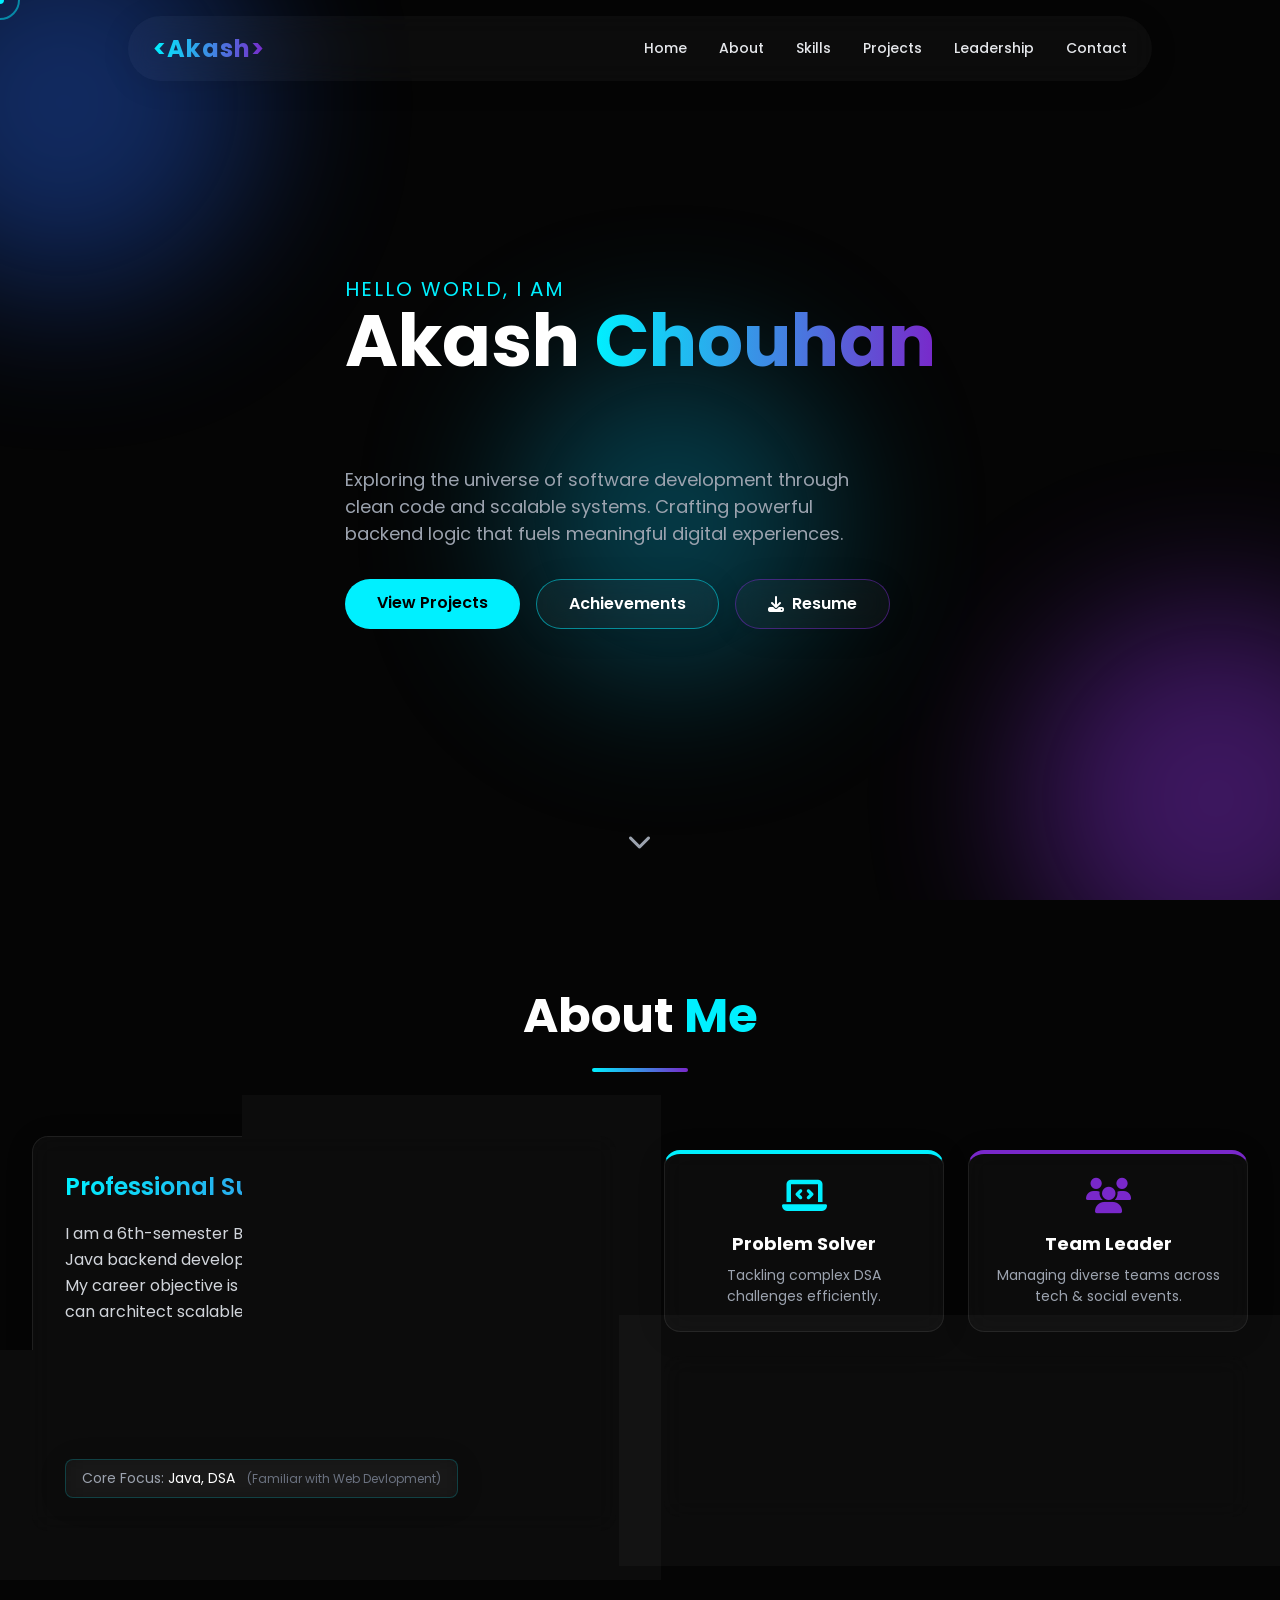
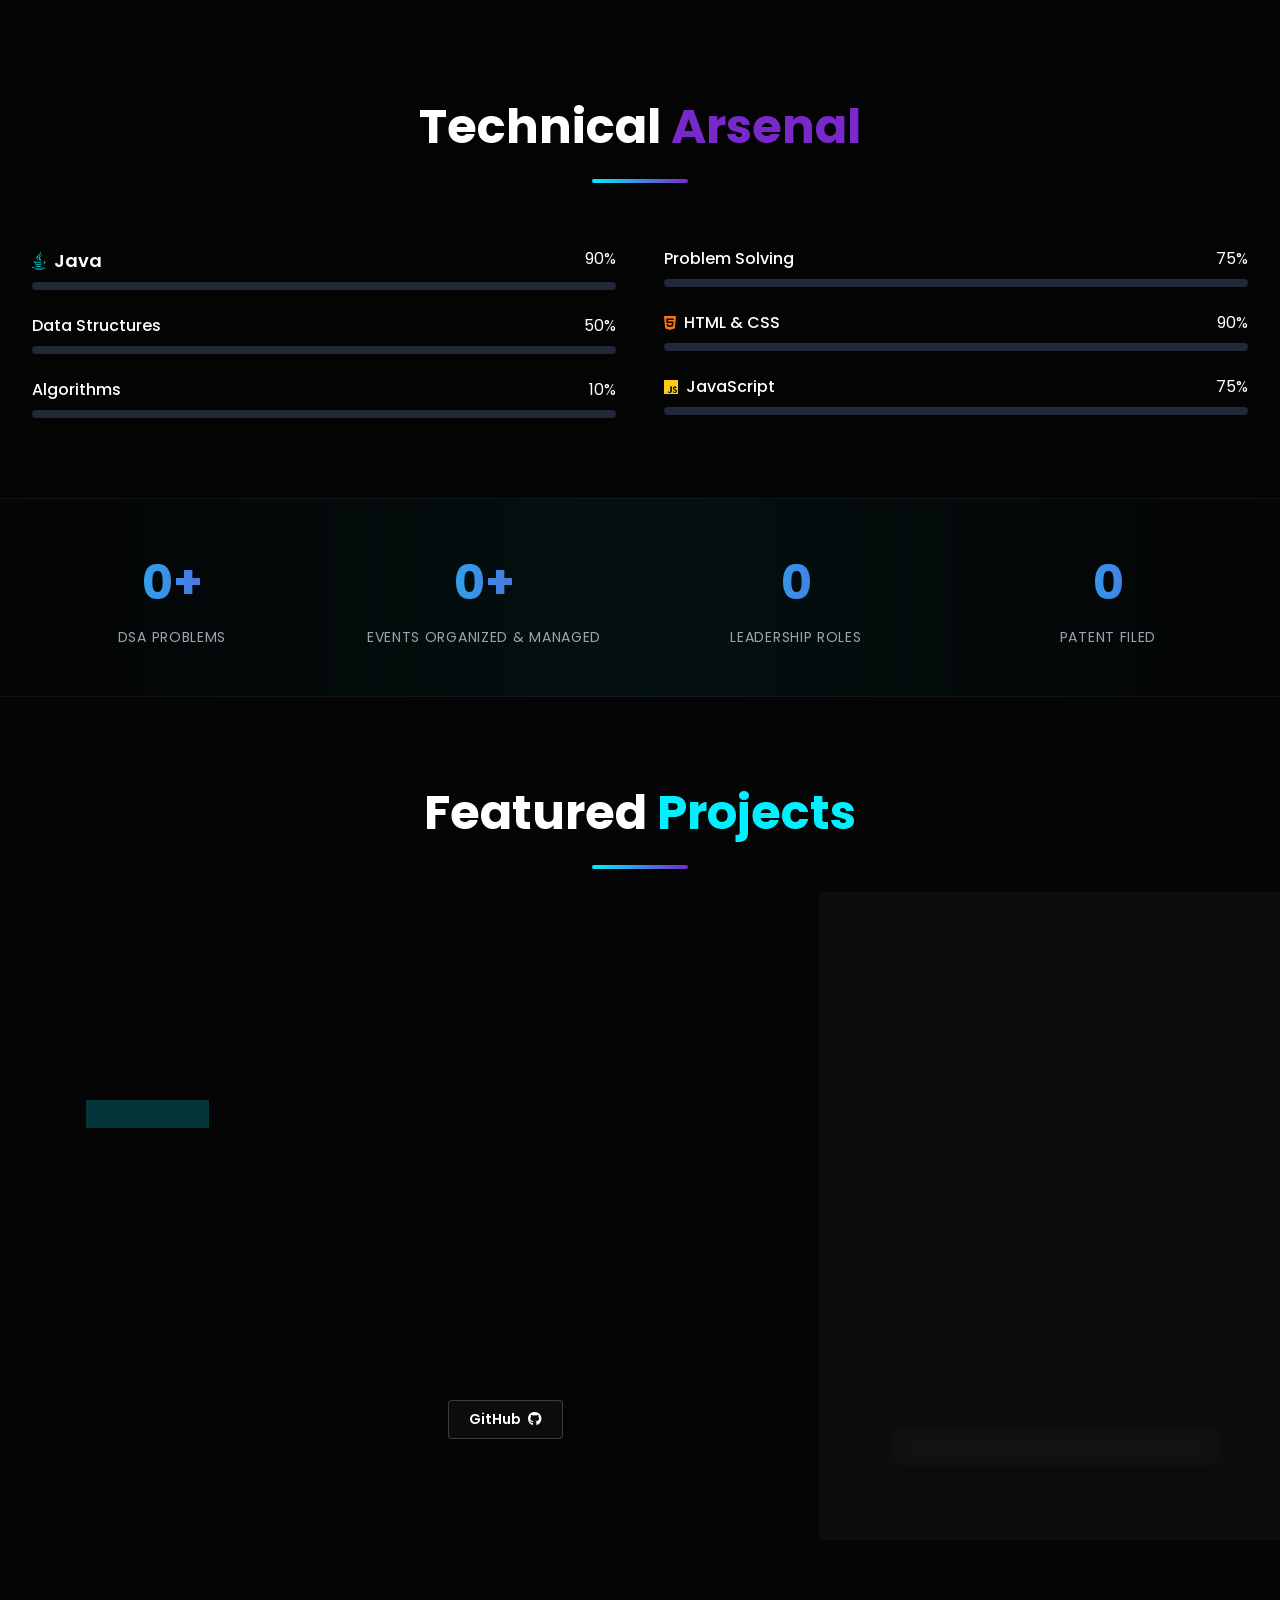
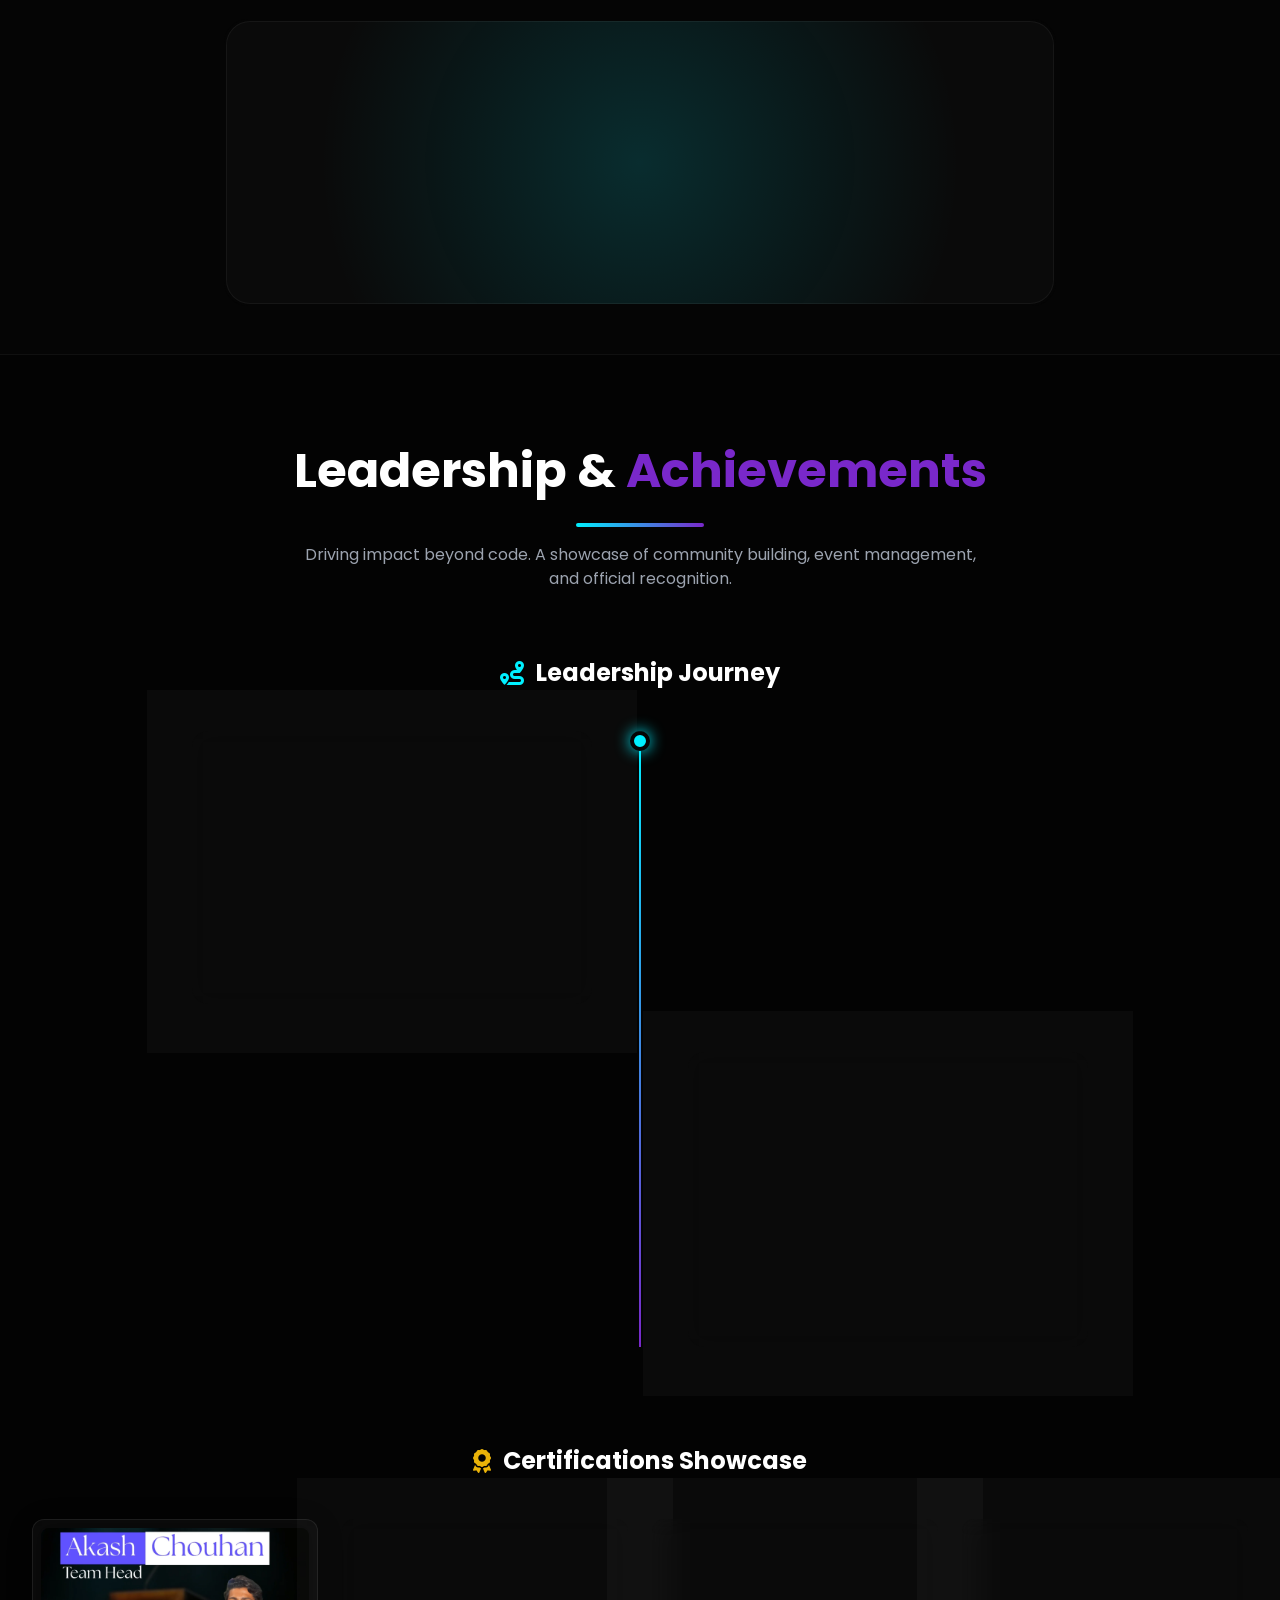
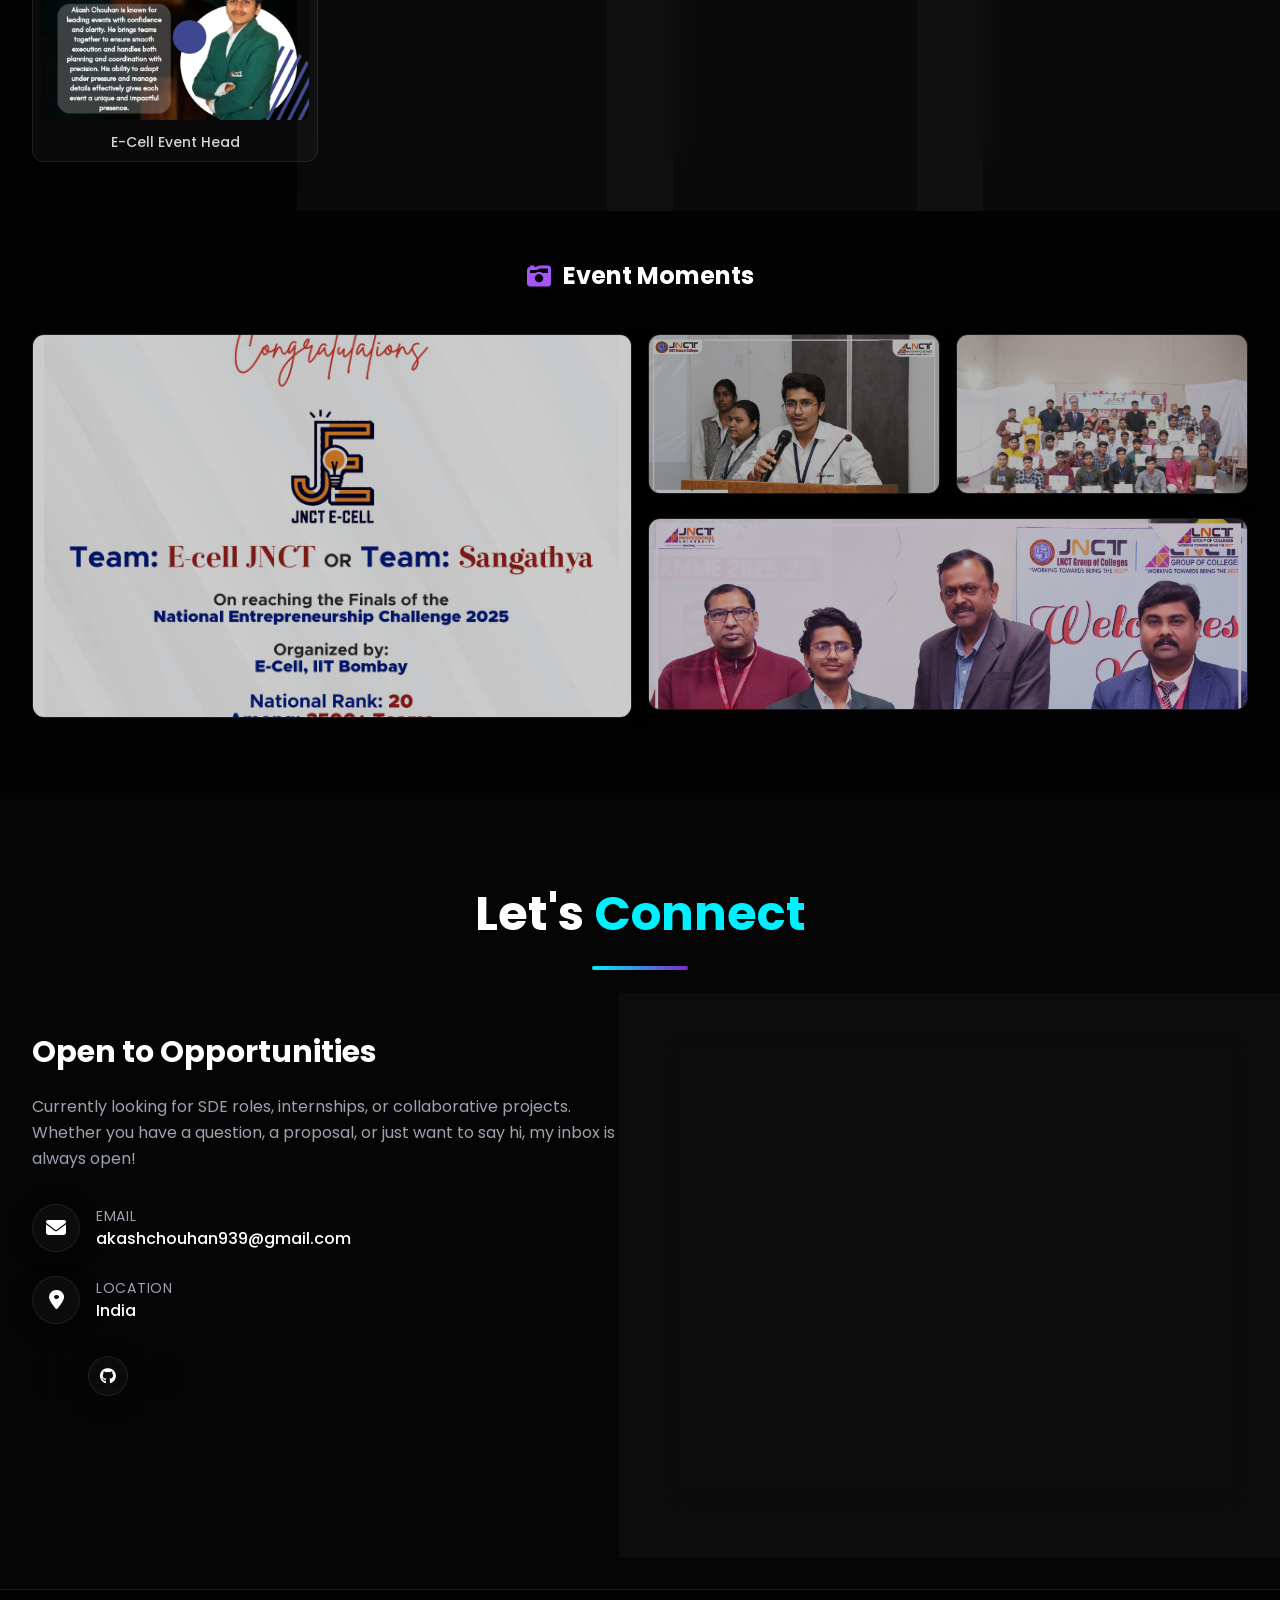
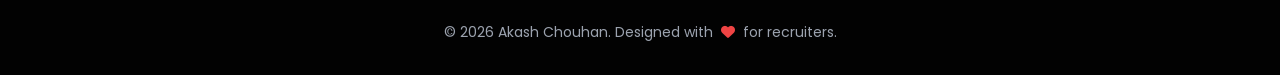
==== commit 3f01921f: "updated portfolio section" ====
--- a/index4.html
+++ b/index4.html
@@ -67,7 +67,8 @@
         /* Completely freezes the background on all mobile devices */
         body.no-scroll {
             overflow: hidden !important;
-            touch-action: none; /* Disables touch dragging on the background */
+            touch-action: none;
+            /* Disables touch dragging on the background */
         }
 
         a {
@@ -2556,25 +2557,30 @@
                 <div class="proj-sec glass glass-hover" data-aos="fade-up-left" data-aos-delay="200">
                     <div class="proj-sec-img">
                         <div class="proj-sec-overlay">
-                            <i class="fas fa-globe text-secondary" style="font-size: 2.25rem;"></i>
+                            <i class="fas fa-code text-secondary" style="font-size: 2.25rem;"></i>
                         </div>
                     </div>
-                    <h3 class="proj-sec-title">Premium Portfolio V1</h3>
-                    <p class="proj-sec-desc">A highly interactive, fully responsive personal portfolio designed to
-                        highlight technical proficiency and leadership background to recruiters.</p>
+                    <h3 class="proj-sec-title">Personal Developer Portfolio</h3>
+
+                    <p class="proj-sec-desc">My digital resume engineered to showcase my Java backend projects, DSA
+                        milestones, and leadership journey. Designed from the ground up using pure Vanilla CSS for
+                        maximum control and performance, featuring a permanent dark futuristic aesthetic and a fully
+                        responsive glassmorphism UI.</p>
 
                     <div class="proj-tags" style="margin-bottom:1.5rem;">
-                        <span class="proj-tag">HTML/CSS</span>
+                        <span class="proj-tag">Vanilla CSS</span>
+                        <span class="proj-tag">HTML5</span>
                         <span class="proj-tag">JavaScript</span>
-                        <span class="proj-tag">Animations</span>
+                        <span class="proj-tag">Responsive Design</span>
                     </div>
 
                     <div style="display:flex; gap:1rem;">
-                        <a href="#" class="btn-proj-full glass">Source Code <i class="fab fa-github"
-                                style="margin-left:0.25rem;"></i></a>
+                        <a href="https://github.com/akashchouhan335/akash-chouhan-portfolio.git" target="_blank"
+                            class="btn-proj-full glass">
+                            Source Code <i class="fab fa-github" style="margin-left:0.25rem;"></i>
+                        </a>
                     </div>
                 </div>
-
             </div>
         </div>
     </section>
@@ -2821,8 +2827,7 @@
 
                 <!-- Contact Form -->
                 <div class="contact-form-box glass" data-aos="flip-right">
-                    <form id="contact-form" name="contact" data-netlify="true" method="POST"
-                        class="contact-form">
+                    <form id="contact-form" name="contact" data-netlify="true" method="POST" class="contact-form">
                         <input type="hidden" name="form-name" value="contact" />
                         <div class="form-row">
                             <div class="form-group">
@@ -2980,7 +2985,7 @@
                 mobileIcon.classList.remove('fa-times');
                 mobileIcon.classList.add('fa-bars');
             })
-            });
+        });
 
         // // Close menu, restore scroll, and reset icon when a link is clicked
         // document.querySelectorAll('#mobile-menu a').forEach(link => {
@@ -3057,7 +3062,7 @@
                 { src: 'NSS/Camp/2.jpg', caption: 'Bouquet to Vice Chancellor' },
                 { src: 'NSS/Camp/3.jpg', caption: 'NSS Campaign - Volunteers' },
                 { src: 'NSS/Camp/4.jpg', caption: 'NSS CAMP DAY - 1' },
-                { src: 'NSS/Camp/5.jpg', caption: 'NSS Campaign'},
+                { src: 'NSS/Camp/5.jpg', caption: 'NSS Campaign' },
                 { src: 'NSS/Camp/6.jpg', caption: 'Appriciated by Faculty' },
                 { src: 'NSS/Camp/7.jpg', caption: 'NSS CAMP DAY - 2' },
                 { src: 'NSS/Camp/8.jpg', caption: 'NSS Education Campaign' },
@@ -3182,7 +3187,7 @@
                 try {
                     // Send data to Netlify in the background
                     const formData = new FormData(this);
-                    
+
                     const response = await fetch("/", {
                         method: "POST",
                         headers: { "Content-Type": "application/x-www-form-urlencoded" },
